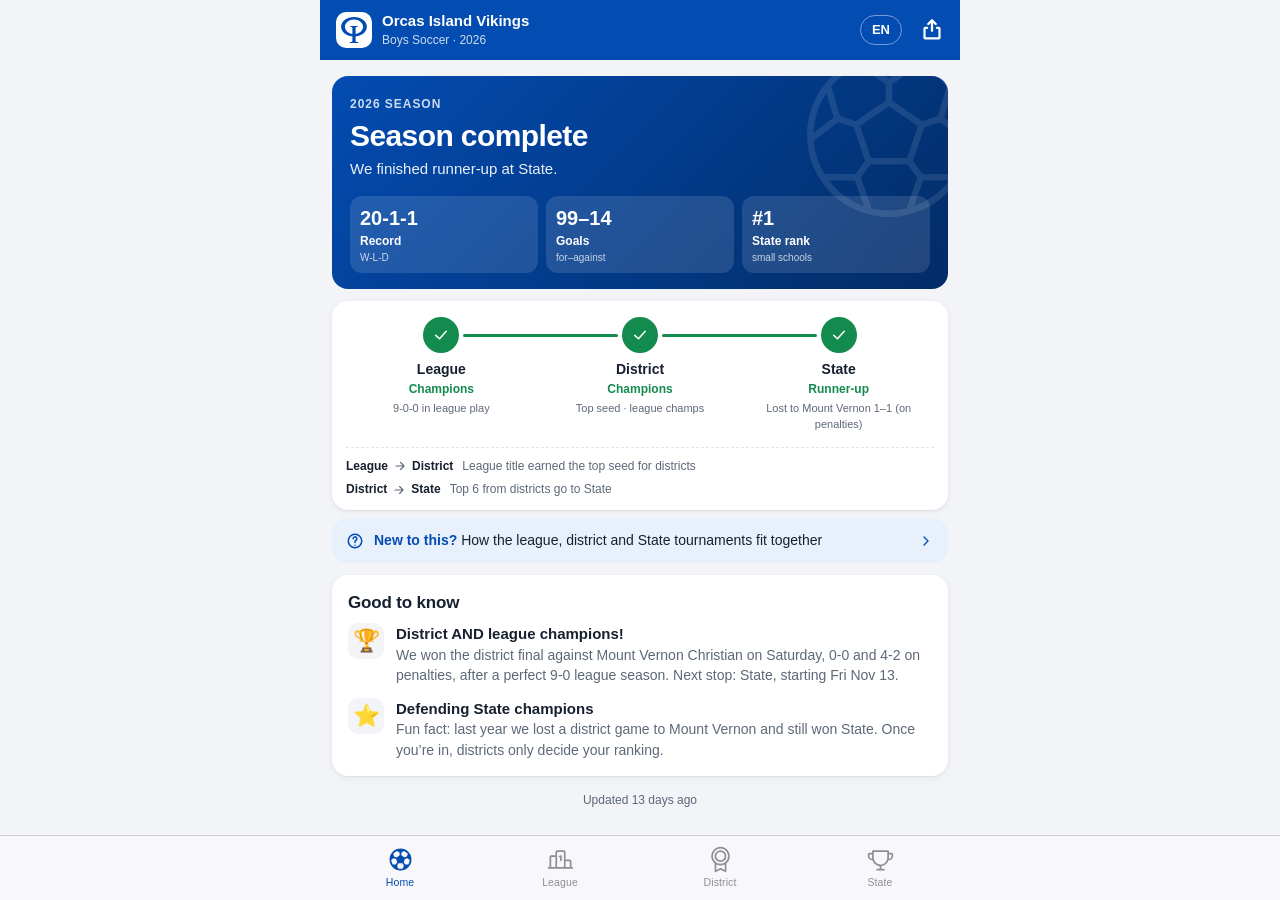
==== index.html @ dd7453b4 "Update 2026-11-22T20:01:04.864Z (late results (hourly): Mount Vernon Christian (2026-11-21T23:00:00." ====
<!doctype html>
<html lang="en">
  <head>
    <meta charset="UTF-8" />
    <meta name="viewport" content="width=device-width, initial-scale=1, viewport-fit=cover" />
    <meta name="theme-color" content="#034CB2" />
    <meta name="description" content="Follow Orcas Island Vikings boys soccer through league, districts and State — explained for parents." />
    <link rel="manifest" href="/manifest.webmanifest" />
    <link rel="icon" href="/favicon.png" type="image/png" />
    <link rel="apple-touch-icon" href="/apple-touch-icon.png" />
    <meta name="apple-mobile-web-app-capable" content="yes" />
    <meta name="apple-mobile-web-app-title" content="Vikings" />
    <!-- Link previews when the app is shared (Messages, Facebook, WhatsApp…) -->
    <meta property="og:type" content="website" />
    <meta property="og:site_name" content="Vikings Soccer" />
    <meta property="og:title" content="Orcas Island Vikings Soccer" />
    <meta property="og:description" content="Follow the Vikings through the league, district and State tournaments. Free app, no app store." />
    <meta property="og:url" content="https://govikings.app/" />
    <meta property="og:image" content="https://govikings.app/og-image.png" />
    <meta property="og:image:width" content="1200" />
    <meta property="og:image:height" content="630" />
    <meta name="twitter:card" content="summary_large_image" />
    <title>Home · Vikings Soccer</title>
    <script>
      // Language before first paint (same rule as app/src/i18n.jsx detectLang): a Spanish
      // phone hides the English pre-render until the Spanish page is drawn.
      (function () {
        var l = null, n = navigator;
        try {
          var q = (location.search.match(/[?&]lang=(en|es)\b/) || [])[1];
          l = q || localStorage.getItem('vk_lang');
        } catch (e) {}
        if (l !== 'en' && l !== 'es') {
          var prefs = (n.languages && n.languages.length ? n.languages : [n.language || 'en']);
          l = 'en';
          for (var i = 0; i < prefs.length; i++) { var p = String(prefs[i]).slice(0, 2).toLowerCase(); if (p === 'en' || p === 'es') { l = p; break; } }
        }
        if (l === 'es') { document.documentElement.lang = 'es'; document.documentElement.classList.add('lang-es'); }
      })();
    </script>
    <script>
      // Phones/tablets must use the installed app. Decide before first paint so the
      // site never shows in a browser tab there. Bypass once with ?browser=1.
      (function () {
        var n = navigator, ua = n.userAgent || '';
        var mm = function (q) { return window.matchMedia && window.matchMedia(q).matches; };
        // Preview: ?install=safari or ?install=chrome shows the install screen on any device.
        if (/[?&]install=(safari18|safari27|safari|chrome)\b/.test(location.search)) { document.documentElement.classList.add('needs-install'); return; }
        if (n.standalone === true || mm('(display-mode: standalone)') || mm('(display-mode: fullscreen)') || mm('(display-mode: minimal-ui)')) return;
        if (!(/iPhone|iPad|iPod|Android/.test(ua) || (/Macintosh/.test(ua) && n.maxTouchPoints > 1))) return;
        if (/\/admin\/?$/.test(location.pathname)) return; // the admin dashboard is never gated
        try {
          if (/[?&]browser=1\b/.test(location.search)) localStorage.setItem('vikings-allow-browser', '1');
          if (localStorage.getItem('vikings-allow-browser') === '1') return;
        } catch (e) {}
        document.documentElement.classList.add('needs-install');
        // Android: keep the browser's install prompt for our own Install button.
        window.addEventListener('beforeinstallprompt', function (e) {
          e.preventDefault();
          window.__bip = e;
          window.dispatchEvent(new Event('vikings-bip'));
        });
      })();
    </script>
    <script type="module" crossorigin src="/assets/index-BL140pMX.js"></script>
    <link rel="stylesheet" crossorigin href="/assets/index-lCNea5p6.css">
  </head>
  <body>
    <div id="root"><section class="install" aria-label="Install the Vikings app"><div class="landing"><button type="button" class="lang-toggle" aria-label="Cambiar a español">EN</button><div class="landing-main"><img class="landing-icon" src="/icon-192.png" alt=""/><h1>Vikings app</h1><p>Follow Orcas Island boys soccer through the league, district and State tournaments.</p><div class="landing-perks"><span>Free</span><span>Updates after every game</span></div></div><div class="landing-cta"><button class="landing-button" disabled="">Install app</button></div></div></section><div class="app"><header class="topbar"><div class="topbar-inner"><span class="crest"><svg class="monogram " viewBox="0 0 468 468" fill="currentColor" aria-hidden="true"><path fill-rule="evenodd" d="M234 1C105 1 2 80 2 177s103 176 232 176 232-79 232-176S363 1 234 1Zm0 44c-90 0-163 59-163 132s73 132 163 132 163-59 163-132S324 45 234 45Z"></path><path d="M165 160H303V176C280 176 264 180 263 196V432C264 448 280 452 310 452V466H158V452C188 452 204 448 205 432V196C204 180 188 176 165 176Z"></path></svg></span><div class="topbar-text"><div class="topbar-title">Orcas Island Vikings</div><div class="topbar-sub">Boys Soccer<!-- --> · <!-- -->2026</div></div><button type="button" class="lang-toggle" aria-label="Cambiar a español">EN</button><button type="button" class="share-btn" aria-label="Share the app"><svg xmlns="http://www.w3.org/2000/svg" width="24" height="24" fill="currentColor" viewBox="0 0 256 256"><path d="M220,112v96a20,20,0,0,1-20,20H56a20,20,0,0,1-20-20V112A20,20,0,0,1,56,92H76a12,12,0,0,1,0,24H60v88H196V116H180a12,12,0,0,1,0-24h20A20,20,0,0,1,220,112ZM96.49,72.49,116,53v83a12,12,0,0,0,24,0V53l19.51,19.52a12,12,0,1,0,17-17l-40-40a12,12,0,0,0-17,0l-40,40a12,12,0,1,0,17,17Z"></path></svg></button></div></header><main class="content"><!--$--><section class="hero tone-neutral"><svg xmlns="http://www.w3.org/2000/svg" width="1em" height="1em" fill="currentColor" viewBox="0 0 256 256" class="hero-ball" aria-hidden="true"><path d="M128,28A100,100,0,1,0,228,128,100.11,100.11,0,0,0,128,28Zm40.87,147.42-11.69-16.09,13.95-40.64,18.93-6.15,29.65,22.74a91.32,91.32,0,0,1-12.9,40.14Zm-81.74,0H49.19a91.32,91.32,0,0,1-12.9-40.14l29.65-22.74,18.93,6.15,13.95,40.64ZM51.69,76.66l8.87,29.92L36,125.39A91.41,91.41,0,0,1,51.69,76.66ZM106.13,156,92.77,117.08,128,92.85l35.23,24.23L149.87,156Zm89.31-49.42,8.87-29.92A91.41,91.41,0,0,1,220,125.39Zm2.87-37.84-10.72,36.19-19,6.16L132,85.9V66.1l32.68-22.46A92.44,92.44,0,0,1,198.31,68.74ZM155.54,40.21,128,59.15,100.46,40.21a92.18,92.18,0,0,1,55.08,0ZM91.32,43.64,124,66.1V85.9L87.36,111.09l-19-6.16L57.69,68.74A92.44,92.44,0,0,1,91.32,43.64ZM54.61,183.42H86.34l11.1,31.36A92.46,92.46,0,0,1,54.61,183.42Zm52.3,34.14-13.27-37.5L105.32,164h45.36l11.68,16.06-13.27,37.5a92.37,92.37,0,0,1-42.18,0Zm51.65-2.78,11.1-31.36h31.73A92.46,92.46,0,0,1,158.56,214.78Z"></path></svg><div class="hero-kicker">2026 season</div><h1 class="hero-title">Season complete</h1><p class="hero-sub">We finished runner-up at State.</p><div class="hero-stats"><div class="stat"><div class="stat-value">20-1-1</div><div class="stat-label">Record</div><div class="stat-sub">W-L-D</div></div><div class="stat"><div class="stat-value">99–14</div><div class="stat-label">Goals</div><div class="stat-sub">for–against</div></div><div class="stat"><div class="stat-value">#1</div><div class="stat-label">State rank</div><div class="stat-sub">small schools</div></div></div></section><section class="card journey" aria-label="Season progress"><div class="journey-track"><div class="journey-step-wrap"><button type="button" class="journey-step done good"><span class="journey-node"><svg class="icon " width="18" height="18" viewBox="0 0 24 24" fill="none" stroke="currentColor" stroke-width="2" stroke-linecap="round" stroke-linejoin="round" aria-hidden="true"><path d="M5 12.5 10 17 19 7"></path></svg></span><span class="journey-name">League</span><span class="journey-badge">Champions</span><span class="journey-detail">9-0-0 in league play</span></button><span class="journey-line lit"></span></div><div class="journey-step-wrap"><button type="button" class="journey-step done good"><span class="journey-node"><svg class="icon " width="18" height="18" viewBox="0 0 24 24" fill="none" stroke="currentColor" stroke-width="2" stroke-linecap="round" stroke-linejoin="round" aria-hidden="true"><path d="M5 12.5 10 17 19 7"></path></svg></span><span class="journey-name">District</span><span class="journey-badge">Champions</span><span class="journey-detail">Top seed · league champs</span></button><span class="journey-line lit"></span></div><div class="journey-step-wrap"><button type="button" class="journey-step done good"><span class="journey-node"><svg class="icon " width="18" height="18" viewBox="0 0 24 24" fill="none" stroke="currentColor" stroke-width="2" stroke-linecap="round" stroke-linejoin="round" aria-hidden="true"><path d="M5 12.5 10 17 19 7"></path></svg></span><span class="journey-name">State</span><span class="journey-badge">Runner-up</span><span class="journey-detail">Lost to Mount Vernon 1–1 (on penalties)</span></button></div></div><ol class="journey-links"><li><span class="journey-link-from">League</span><svg class="icon " width="14" height="14" viewBox="0 0 24 24" fill="none" stroke="currentColor" stroke-width="2" stroke-linecap="round" stroke-linejoin="round" aria-hidden="true"><path d="M5 12h14M13 6l6 6-6 6"></path></svg><span class="journey-link-to">District</span><span class="journey-link-text">League title earned the top seed for districts</span></li><li><span class="journey-link-from">District</span><svg class="icon " width="14" height="14" viewBox="0 0 24 24" fill="none" stroke="currentColor" stroke-width="2" stroke-linecap="round" stroke-linejoin="round" aria-hidden="true"><path d="M5 12h14M13 6l6 6-6 6"></path></svg><span class="journey-link-to">State</span><span class="journey-link-text">Top 6 from districts go to State</span></li></ol></section><a class="newbie" href="/guide/"><svg class="icon " width="18" height="18" viewBox="0 0 24 24" fill="none" stroke="currentColor" stroke-width="2" stroke-linecap="round" stroke-linejoin="round" aria-hidden="true"><path d="M12 21a9 9 0 1 0 0-18 9 9 0 0 0 0 18zM9.5 9a2.5 2.5 0 1 1 3.5 2.3c-.6.3-1 .9-1 1.6V14M12 17.5h.01"></path></svg><span><b>New to this?</b> <!-- -->How the league, district and State tournaments fit together</span><svg class="icon " width="16" height="16" viewBox="0 0 24 24" fill="none" stroke="currentColor" stroke-width="2" stroke-linecap="round" stroke-linejoin="round" aria-hidden="true"><path d="M9 6l6 6-6 6"></path></svg></a><section class="card"><h2 class="card-title">Good to know</h2><ul class="insights"><li class="insight"><span class="insight-icon" aria-hidden="true">🏆</span><div><div class="insight-title">District AND league champions!</div><div class="insight-text">We won the district final against Mount Vernon Christian on Saturday, 0-0 and 4-2 on penalties, after a perfect 9-0 league season. Next stop: State, starting Fri Nov 13.</div></div></li><li class="insight"><span class="insight-icon" aria-hidden="true">⭐</span><div><div class="insight-title">Defending State champions</div><div class="insight-text">Fun fact: last year we lost a district game to Mount Vernon and still won State. Once you’re in, districts only decide your ranking.</div></div></li></ul></section><p class="updated-foot"> </p><!--/$--></main><nav class="tabbar" aria-label="Sections"><a href="/" class="tab active" aria-current="page"><svg xmlns="http://www.w3.org/2000/svg" width="27" height="27" fill="currentColor" viewBox="0 0 256 256" class="tab-icon" aria-hidden="true"><path d="M128,24A104,104,0,1,0,232,128,104.11,104.11,0,0,0,128,24Zm8,39.38,24.79-17.05a88.41,88.41,0,0,1,36.18,27l-8,26.94c-.2,0-.41.1-.61.17l-22.82,7.41a7.59,7.59,0,0,0-1,.4L136,88.62c0-.2,0-.41,0-.62V64C136,63.79,136,63.58,136,63.38ZM95.24,46.33,120,63.38c0,.2,0,.41,0,.62V88c0,.21,0,.42,0,.62L91.44,108.29a7.59,7.59,0,0,0-1-.4l-22.82-7.41c-.2-.07-.41-.12-.61-.17l-8-26.94A88.41,88.41,0,0,1,95.24,46.33Zm-13,129.09H53.9a87.4,87.4,0,0,1-13.79-43.07l22-16.88a5.77,5.77,0,0,0,.58.22l22.83,7.42a7.83,7.83,0,0,0,.93.22l10.79,31.42c-.15.18-.3.36-.44.55L82.7,174.71A7.8,7.8,0,0,0,82.24,175.42ZM150.69,213a88.16,88.16,0,0,1-45.38,0L95.25,184.6c.13-.16.27-.31.39-.48l14.11-19.42a7.66,7.66,0,0,0,.46-.7h35.58a7.66,7.66,0,0,0,.46.7l14.11,19.42c.12.17.26.32.39.48Zm23.07-37.61a7.8,7.8,0,0,0-.46-.71L159.19,155.3c-.14-.19-.29-.37-.44-.55l10.79-31.42a7.83,7.83,0,0,0,.93-.22l22.83-7.42a5.77,5.77,0,0,0,.58-.22l22,16.88a87.4,87.4,0,0,1-13.79,43.07Z"></path></svg><span>Home</span></a><a href="/league/" class="tab"><svg xmlns="http://www.w3.org/2000/svg" width="27" height="27" fill="currentColor" viewBox="0 0 256 256" class="tab-icon" aria-hidden="true"><path d="M112.41,102.53a8,8,0,0,1,5.06-10.12l12-4A8,8,0,0,1,140,96v40a8,8,0,0,1-16,0V107.1l-1.47.49A8,8,0,0,1,112.41,102.53ZM248,208a8,8,0,0,1-8,8H16a8,8,0,0,1,0-16h8V104A16,16,0,0,1,40,88H80V56A16,16,0,0,1,96,40h64a16,16,0,0,1,16,16v72h40a16,16,0,0,1,16,16v56h8A8,8,0,0,1,248,208Zm-72-64v56h40V144ZM96,200h64V56H96Zm-56,0H80V104H40Z"></path></svg><span>League</span></a><a href="/district/" class="tab"><svg xmlns="http://www.w3.org/2000/svg" width="27" height="27" fill="currentColor" viewBox="0 0 256 256" class="tab-icon" aria-hidden="true"><path d="M216,96A88,88,0,1,0,72,163.83V240a8,8,0,0,0,11.58,7.16L128,225l44.43,22.21A8.07,8.07,0,0,0,176,248a8,8,0,0,0,8-8V163.83A87.85,87.85,0,0,0,216,96ZM56,96a72,72,0,1,1,72,72A72.08,72.08,0,0,1,56,96ZM168,227.06l-36.43-18.21a8,8,0,0,0-7.16,0L88,227.06V174.37a87.89,87.89,0,0,0,80,0ZM128,152A56,56,0,1,0,72,96,56.06,56.06,0,0,0,128,152Zm0-96A40,40,0,1,1,88,96,40,40,0,0,1,128,56Z"></path></svg><span>District</span></a><a href="/state/" class="tab"><svg xmlns="http://www.w3.org/2000/svg" width="27" height="27" fill="currentColor" viewBox="0 0 256 256" class="tab-icon" aria-hidden="true"><path d="M232,64H208V48a8,8,0,0,0-8-8H56a8,8,0,0,0-8,8V64H24A16,16,0,0,0,8,80V96a40,40,0,0,0,40,40h3.65A80.13,80.13,0,0,0,120,191.61V216H96a8,8,0,0,0,0,16h64a8,8,0,0,0,0-16H136V191.58c31.94-3.23,58.44-25.64,68.08-55.58H208a40,40,0,0,0,40-40V80A16,16,0,0,0,232,64ZM48,120A24,24,0,0,1,24,96V80H48v32q0,4,.39,8Zm144-8.9c0,35.52-29,64.64-64,64.9a64,64,0,0,1-64-64V56H192ZM232,96a24,24,0,0,1-24,24h-.5a81.81,81.81,0,0,0,.5-8.9V80h24Z"></path></svg><span>State</span></a></nav></div></div>
  </body>
</html>
---- assets/index-lCNea5p6.css ----
:root{--blue: #034cb2;--blue-deep: #022c66;--blue-soft: #e8f0fc;--green: #138a4e;--green-soft: #e3f5ea;--red: #c62f2f;--red-soft: #fbe9e9;--amber: #b86e00;--amber-soft: #fdf1dc;--gray: #8a94a3;--bg: #f2f4f8;--card: #ffffff;--text: #16202e;--muted: #5d6878;--line: #e2e6ee;--shadow: 0 1px 2px rgba(16, 24, 40, .06), 0 2px 8px rgba(16, 24, 40, .05);--radius: 16px;--tabbar: 64px;color-scheme:light}@media (prefers-color-scheme: dark){:root{--blue: #4d8dff;--blue-deep: #a9c7ff;--blue-soft: #16243b;--green: #3ccf84;--green-soft: #12291d;--red: #ff6b6b;--red-soft: #2e1515;--amber: #f0a53a;--amber-soft: #2d2210;--bg: #0d1117;--card: #161b24;--text: #e8edf4;--muted: #9aa5b5;--line: #262e3b;--shadow: none;color-scheme:dark}}*{box-sizing:border-box}html,body{margin:0}body{background:var(--bg);color:var(--text);font:15px/1.45 -apple-system,BlinkMacSystemFont,Segoe UI,Roboto,Helvetica Neue,Arial,sans-serif;-webkit-font-smoothing:antialiased;-webkit-tap-highlight-color:transparent}a{color:var(--blue);text-decoration:none}button{font:inherit;color:inherit}.muted{color:var(--muted)}.small{font-size:12px}.app{max-width:640px;margin:0 auto;min-height:100vh;padding-bottom:calc(var(--tabbar) + env(safe-area-inset-bottom) + 16px)}.topbar{position:sticky;top:0;z-index:10;background:var(--blue);color:#fff;padding-top:env(safe-area-inset-top)}@media (prefers-color-scheme: dark){.topbar{background:#0b2a5c}}.topbar-inner{display:flex;align-items:center;gap:10px;padding:10px 16px}.crest{width:36px;height:36px;border-radius:10px;background:#fff;color:#034cb2;display:grid;place-items:center;flex:none;touch-action:manipulation;-webkit-user-select:none;user-select:none}.crest .monogram{width:26px;height:26px}.topbar-text{flex:1;min-width:0}.topbar-title{font-weight:700;font-size:15px;white-space:nowrap;overflow:hidden;text-overflow:ellipsis}.topbar-sub{font-size:12px;opacity:.8}.updated{font-size:11px;opacity:.85;display:flex;align-items:center;gap:5px;white-space:nowrap}.updated .dot{width:7px;height:7px;border-radius:50%;background:#5ff0a0}.content{padding:12px 12px 0;display:flex;flex-direction:column;gap:12px}.tabbar{position:fixed;bottom:0;left:0;right:0;z-index:10;display:flex;justify-content:center;background:#f9f9fbd1;-webkit-backdrop-filter:saturate(180%) blur(20px);backdrop-filter:saturate(180%) blur(20px);border-top:.5px solid rgba(0,0,0,.18);padding-bottom:env(safe-area-inset-bottom)}@media (prefers-color-scheme: dark){.tabbar{background:#161b24d1;border-top-color:#ffffff1f}}.tab{flex:1;max-width:160px;height:var(--tabbar);display:flex;flex-direction:column;align-items:center;justify-content:center;gap:2px;color:#8e8e93;font-size:10.5px;font-weight:500;letter-spacing:.01em}.tab.active{color:var(--blue)}.tab-icon{display:block}.card{background:var(--card);border-radius:var(--radius);padding:16px;box-shadow:var(--shadow)}.card.bleed{padding-left:0;padding-right:0}.card.bleed>.card-title,.card.bleed>.bracket-head,.card.bleed>.legend,.card.bleed>.playins,.card.bleed>.source-link,.card.bleed>.pad{margin-left:16px;margin-right:16px}.card-title{font-size:17px;font-weight:750;margin:0 0 4px;letter-spacing:-.01em}.card-lead{color:var(--muted);margin:0 0 12px;font-size:14px}.footnote{color:var(--muted);font-size:12px;margin:12px 0 0;display:flex;gap:6px;align-items:flex-start}.footnote .icon{flex:none;margin-top:1px}.eyebrow{font-size:12px;font-weight:700;text-transform:uppercase;letter-spacing:.06em;color:var(--blue)}.eyebrow.live{color:var(--red)}.eyebrow.live:before{content:"";display:inline-block;width:7px;height:7px;margin-right:6px;border-radius:50%;background:currentColor;vertical-align:1px}.chip{font-size:12px;font-weight:600;padding:3px 9px;border-radius:999px;background:var(--blue-soft);color:var(--blue)}.hero{border-radius:var(--radius);padding:20px 18px 16px;color:#fff;background:linear-gradient(135deg,#034cb2,#022c66);position:relative;overflow:hidden}.hero-ball{position:absolute;right:-46px;top:-46px;width:210px;height:210px;color:#fff;opacity:.1;pointer-events:none}.hero>:not(.hero-ball){position:relative}.hero.tone-great{background:linear-gradient(135deg,#034cb2,#0b6e4f 130%)}.hero.tone-tense{background:linear-gradient(135deg,#034cb2,#8a3a00 130%)}.hero-kicker{font-size:12px;text-transform:uppercase;letter-spacing:.08em;opacity:.8;font-weight:700}.hero-title{font-size:30px;line-height:1.1;margin:6px 0;font-weight:850;letter-spacing:-.02em}.hero-sub{margin:0 0 16px;opacity:.92;max-width:30em}.hero-stats{display:grid;grid-template-columns:repeat(3,1fr);gap:8px}.stat{background:#ffffff1f;border-radius:12px;padding:8px 10px}.stat-value{font-size:20px;font-weight:800}.stat-label{font-size:12px;font-weight:600}.stat-sub{font-size:10px;opacity:.75}.journey{padding:16px 10px 12px}.journey-track{display:flex;align-items:flex-start}.journey-step-wrap{flex:1;display:flex;align-items:flex-start;position:relative}.journey-step{flex:1;background:none;border:0;padding:0 2px;display:flex;flex-direction:column;align-items:center;text-align:center;gap:2px;cursor:pointer;position:relative;z-index:1}.journey-node{width:36px;height:36px;border-radius:50%;display:grid;place-items:center;font-weight:800;background:var(--line);color:var(--muted);margin-bottom:4px}.journey-step.done .journey-node{background:var(--green);color:#fff}.journey-step.qualified .journey-node{background:var(--card);color:var(--green);box-shadow:inset 0 0 0 2.5px var(--green)}.journey-step.active .journey-node{background:var(--blue);color:#fff;box-shadow:0 0 0 5px var(--blue-soft)}.journey-name{font-weight:750;font-size:14px}.journey-badge{font-size:12px;font-weight:700;color:var(--muted)}.journey-step.good .journey-badge{color:var(--green)}.journey-step.active .journey-badge{color:var(--blue)}.journey-detail{font-size:11px;color:var(--muted)}.journey-line{position:absolute;top:17px;left:calc(50% + 22px);right:calc(-50% + 22px);height:3px;border-radius:3px;background:var(--line)}.journey-line.lit{background:var(--green)}.journey-line.booked{background:repeating-linear-gradient(90deg,var(--green) 0 6px,transparent 6px 11px)}.journey-links{list-style:none;margin:14px 4px 0;padding:10px 0 0;border-top:1px dashed var(--line);display:grid;gap:6px}.journey-links li{display:grid;grid-template-columns:auto auto auto 1fr;align-items:center;gap:5px;font-size:12px;color:var(--muted)}.journey-link-from,.journey-link-to{font-weight:700;color:var(--text)}.journey-link-text{padding-left:4px}.pulse{width:10px;height:10px;border-radius:50%;background:currentColor;animation:pulse 1.6s ease-in-out infinite}@keyframes pulse{50%{transform:scale(.6);opacity:.5}}.next-head{display:flex;justify-content:space-between;align-items:center;margin-bottom:12px;gap:8px}.next-when{display:flex;gap:14px;align-items:center}.cal{width:58px;border-radius:12px;overflow:hidden;text-align:center;box-shadow:inset 0 0 0 1px var(--line);flex:none}.cal-mon{display:block;background:var(--red);color:#fff;font-size:12px;font-weight:800;text-transform:uppercase;padding:2px 0}.cal-day{display:block;font-size:26px;font-weight:850;padding:2px 0 4px}.cal-day.range{font-size:17px;line-height:31px;white-space:nowrap}.next-day{font-size:18px;font-weight:800}.next-time{font-size:15px;font-weight:600}.next-venue{display:inline-flex;align-items:center;gap:4px;font-size:14px;font-weight:600;margin-top:2px}.next-host{font-size:12px;color:var(--muted)}.vs{display:grid;grid-template-columns:1fr auto 1.4fr;align-items:center;gap:8px;margin:16px 0 8px;padding:12px;border-radius:14px;background:var(--bg)}.vs-side{display:flex;flex-direction:column;align-items:center;gap:4px;text-align:center}.vs-name{font-size:13px;font-weight:700}.vs-v{font-weight:800;color:var(--muted);font-size:13px}.vs-either{display:flex;align-items:center;gap:6px}.vs-option{display:flex;flex-direction:column;align-items:center;gap:3px;position:relative}.vs-or{position:absolute;left:-12px;top:10px;font-size:11px;color:var(--muted);font-weight:700}.vs-option+.vs-option{margin-left:10px}.waiting{display:flex;gap:8px;align-items:flex-start;font-size:13px;color:var(--amber);background:var(--amber-soft);border-radius:10px;padding:8px 10px;margin-bottom:10px}.waiting .icon{flex:none;margin-top:1px}.card.scoreboard{margin-bottom:12px;color:#fff;background:linear-gradient(135deg,#1565e0,#3b2fa8);position:relative;overflow:hidden}.scoreboard-ball{position:absolute;left:-40px;bottom:-60px;width:180px;height:180px;color:#fff;opacity:.08;pointer-events:none}.scoreboard>:not(.scoreboard-ball){position:relative}.scoreboard-head{display:flex;justify-content:space-between;align-items:center;margin-bottom:14px}.scoreboard-pill{display:inline-flex;align-items:center;gap:6px;font-size:12px;font-weight:800;text-transform:uppercase;letter-spacing:.08em;padding:4px 11px;border-radius:999px;background:#fff;color:#1d4fc4}.scoreboard .chip{background:#ffffff29;color:#fff}.live-dot{width:8px;height:8px;border-radius:50%;background:#22c55e;box-shadow:0 0 0 3px #22c55e40;animation:live-pulse 1.6s ease-in-out infinite}@keyframes live-pulse{50%{opacity:.35}}@media (prefers-reduced-motion: reduce){.live-dot{animation:none}}.scoreboard-row{display:grid;grid-template-columns:1fr auto 1fr;align-items:center;gap:8px}.scoreboard-side{display:flex;flex-direction:column;align-items:center;gap:6px;min-width:0}.scoreboard-side .badge{box-shadow:0 0 0 2px #ffffffd9}.scoreboard-name{font-size:14px;font-weight:700;max-width:100%;overflow:hidden;text-overflow:ellipsis;white-space:nowrap}.scoreboard-score{display:flex;align-items:center;gap:8px;font-variant-numeric:tabular-nums}.scoreboard-digit{min-width:58px;padding:6px 8px;text-align:center;font-size:46px;font-weight:850;line-height:1;letter-spacing:-.02em;background:#ffffff24;border-radius:12px}.scoreboard-vs{font-size:22px;font-weight:700;color:#ffffffbf;text-transform:lowercase;padding:0 12px}.scoreboard-dash{font-weight:400;color:#ffffff8c;font-size:28px}.scoreboard-clock{display:flex;justify-content:center;align-items:baseline;gap:8px;margin-top:12px;font-size:14px;color:#ffffffd9}.scoreboard-clock span+b:before{content:"·";margin-right:8px;font-weight:400;color:#fff9}.scoreboard-clock b{font-variant-numeric:tabular-nums;font-weight:800;color:#fff}.scoreboard-clock b.stoppage{color:#ffd166}.scoreboard-flag{font-size:11px;font-weight:800;text-transform:uppercase;letter-spacing:.07em;padding:3px 9px;border-radius:999px;background:#ffd166;color:#3a2a00;align-self:center;animation:flag-pulse 1.8s ease-in-out infinite}@keyframes flag-pulse{50%{opacity:.55}}@media (prefers-reduced-motion: reduce){.scoreboard-flag{animation:none}}.recap-chip-row{display:flex;justify-content:center;margin-top:12px}.recap-chip{font-size:12px;font-weight:800;text-transform:uppercase;letter-spacing:.07em;padding:4px 12px;border-radius:999px;background:#ffffff2e;color:#fff}.recap-chip.win{background:#22c55e;color:#052e16}.recap-next{margin-top:12px;padding-top:12px;border-top:1px solid rgba(255,255,255,.18);text-align:center;font-size:14px;display:flex;flex-direction:column;gap:4px}.recap-next b{font-weight:800}.recap-decided{font-weight:700;color:#ffd166}.scoreboard-pens{text-align:center;font-size:14px;font-weight:700;color:#ffffffd9;margin-top:10px}.scoreboard-pens.won{color:#fff}.scoreboard-note{text-align:center;font-size:12px;color:#ffffffb3;margin-top:10px}.scoreboard-watch{margin-top:14px}.scoreboard-watch .watch-row{margin-top:0}.scoreboard-watch .watch{background:#fff;color:#1d4fc4}.scoreboard-watch .watch-share{background:#ffffff29;color:#fff}.live-mode{display:flex;align-items:center;justify-content:space-between;gap:10px;flex-wrap:wrap;padding:10px 12px;border-radius:10px;font-size:14px;margin-bottom:14px}.live-mode.testing{background:var(--amber-soft);color:var(--amber)}.live-mode.live{background:var(--green-soft);color:var(--green)}.live-mode .live-dot{display:inline-block;width:8px;height:8px;border-radius:50%;background:currentColor;vertical-align:middle}.live-go{padding:8px 16px}.live-stage{display:flex;flex-direction:column;gap:8px;padding:12px;border-radius:12px;background:var(--blue-soft);margin-bottom:14px}.live-stage-now{font-size:20px;font-weight:800;display:flex;align-items:baseline;gap:10px}.live-stage-clock{font-size:16px;font-weight:700;color:var(--muted);font-variant-numeric:tabular-nums}.live-next{width:100%}.live-stage-links{display:flex;justify-content:space-between}.live-clock{display:flex;flex-direction:column;gap:4px;font-size:13px;font-weight:600;margin-bottom:10px}.live-clock-boxes{display:flex;align-items:center;gap:6px}.live-clock-boxes input{width:72px;font-size:22px;font-weight:700;text-align:center;padding:6px;border:1px solid currentColor;border-radius:10px;background:transparent;color:inherit}.score-preview-label{font-size:12px;font-weight:700;text-transform:uppercase;letter-spacing:.06em;color:var(--muted);margin:0 0 6px 4px}.live-admin-now{font-weight:600;margin:6px 0 10px}.live-admin-row{display:flex;gap:12px;margin-bottom:10px}.live-admin-row label{flex:1;display:flex;flex-direction:column;gap:4px;font-size:13px;font-weight:600;min-width:0}.live-admin-row input{font-size:28px;font-weight:700;text-align:center;padding:8px;border:1px solid currentColor;border-radius:10px;background:transparent;color:inherit;width:100%;box-sizing:border-box}.live-admin-actions{display:flex;align-items:center;gap:16px}.live-admin-actions .install-button:disabled{opacity:.5}.meetings{display:grid;gap:6px;margin:4px 0 14px}.meeting{display:flex;flex-wrap:wrap;align-items:center;gap:6px;font-size:13px}.meeting-team{color:var(--muted);flex-basis:100%}.badge{display:inline-grid;place-items:center;border-radius:50%;color:#fff;font-weight:800;letter-spacing:-.03em;flex:none;line-height:1}.badge.placeholder{background:transparent;color:var(--muted);border:2px dashed var(--gray);box-shadow:none}.badge-stack{position:relative;display:inline-block;flex:none}.badge.mini{position:absolute;box-shadow:0 0 0 1.5px var(--card)}.team-name.us{font-weight:800;color:var(--blue)}.score-pill{display:inline-block;font-size:12px;font-weight:800;padding:2px 8px;border-radius:999px;white-space:nowrap}.score-pill.W{background:var(--green-soft);color:var(--green)}.score-pill.L{background:var(--red-soft);color:var(--red)}.score-pill.T,.score-pill.D{background:var(--line);color:var(--muted)}.score-pill.upcoming{background:var(--blue-soft);color:var(--blue)}.pill{display:inline-flex;align-items:center;gap:3px;font-size:11px;font-weight:800;padding:3px 8px;border-radius:999px;white-space:nowrap}.pill-state{background:var(--green);color:#fff}.pill-over{background:var(--red-soft);color:var(--red)}.dates{list-style:none;margin:0;padding:0}.date{display:flex;gap:12px;position:relative;padding-bottom:14px}.date:not(:last-child):after{content:"";position:absolute;left:6px;top:16px;bottom:0;width:2px;background:var(--line)}.date-dot{width:14px;height:14px;border-radius:50%;margin-top:3px;flex:none;border:3px solid var(--blue);background:var(--card);z-index:1}.date.confirmed .date-dot{background:var(--blue)}.date.expected .date-dot,.date.booked .date-dot{border-color:var(--green)}.date.possible .date-dot{border-style:dashed;border-color:var(--gray)}.date-body{flex:1;min-width:0}.date-top{display:flex;justify-content:space-between;gap:8px;align-items:center}.date-when{font-weight:800}.date-label{font-weight:600;font-size:14px}.date-meta{font-size:12px;color:var(--muted)}.tag{font-size:10px;font-weight:800;text-transform:uppercase;letter-spacing:.05em;padding:2px 7px;border-radius:6px;white-space:nowrap}.tag-confirmed{background:var(--blue);color:#fff}.tag-expected,.tag-booked{background:var(--green-soft);color:var(--green)}.tag-possible{background:var(--line);color:var(--muted)}.insights{list-style:none;margin:8px 0 0;padding:0;display:grid;gap:12px}.insight{display:flex;gap:12px}.insight-icon{font-size:22px;width:36px;height:36px;display:grid;place-items:center;background:var(--bg);border-radius:10px;flex:none}.insight-title{font-weight:750}.insight-text{font-size:14px;color:var(--muted)}.segmented{display:grid;grid-template-columns:1fr 1fr;background:var(--line);padding:3px;border-radius:12px}.segmented button{border:0;background:none;padding:8px;border-radius:9px;font-weight:700;color:var(--muted);cursor:pointer}.segmented button.on{background:var(--card);color:var(--text);box-shadow:var(--shadow)}.seed-callout{display:flex;gap:12px;align-items:center;background:var(--blue-soft);border-radius:12px;padding:10px 12px;font-size:14px}.seed-big{font-size:30px;font-weight:900;color:var(--blue)}.path{list-style:none;margin:4px 0 0;padding:0}.path-step{display:flex;gap:12px;position:relative;padding-bottom:14px}.path-step:not(:last-child):after{content:"";position:absolute;left:12px;top:26px;bottom:0;width:2px;background:var(--line)}.path-dot{width:26px;height:26px;border-radius:50%;display:grid;place-items:center;flex:none;background:var(--line);color:var(--muted);z-index:1}.path-step.done.W .path-dot,.path-step.champ .path-dot{background:var(--green);color:#fff}.path-step.done.L .path-dot{background:var(--red);color:#fff}.path-step.next .path-dot{background:var(--blue);color:#fff}.path-label{font-size:12px;color:var(--muted);font-weight:600}.path-main{font-weight:700}.bracket-head{display:flex;justify-content:space-between;align-items:baseline}.legend{display:flex;flex-wrap:wrap;gap:12px;font-size:11px;color:var(--muted);margin:6px 0 10px}.legend-item{display:inline-flex;align-items:center;gap:5px}.legend-item:before{content:"";width:12px;height:12px;border-radius:4px}.legend-item.ours:before{border:2px solid var(--blue);background:var(--blue-soft)}.legend-item.maybe:before{border:2px dashed var(--blue)}.legend-item.state:before{background:var(--green)}.legend-item.w:before{background:var(--green)}.legend-item.t:before{background:var(--gray)}.legend-item.l:before{background:var(--red)}.bracket-scroll{display:flex;gap:12px;overflow-x:auto;scroll-snap-type:x mandatory;padding:4px 16px 12px;scroll-padding:0 16px;-webkit-overflow-scrolling:touch}.bracket-col{flex:0 0 78%;max-width:300px;scroll-snap-align:start;display:flex;flex-direction:column;gap:10px}.bracket-col.narrow{flex-basis:46%;max-width:200px;justify-content:space-around}.bracket-col-head{position:sticky;top:0}.bracket-col-date{font-size:12px;font-weight:700;color:var(--muted);text-transform:uppercase;letter-spacing:.04em}.bracket-col-title{font-weight:800;font-size:15px}.bracket-col-where{font-size:11px;color:var(--muted)}.game-card{border:1px solid var(--line);border-radius:12px;background:var(--card);overflow:hidden}.game-card.ours{border:2px solid var(--blue);box-shadow:0 0 0 3px var(--blue-soft)}.game-card.maybe-ours{border:2px dashed var(--blue)}.game-card-head{display:flex;justify-content:space-between;padding:6px 10px;font-size:11px;color:var(--muted);background:var(--bg);font-weight:600}.game-no{font-weight:800;color:var(--text)}.game-row{display:flex;align-items:center;gap:8px;padding:6px 10px;border-top:1px solid var(--line);min-height:40px}.game-row:first-of-type{border-top:0}.game-row-name{flex:1;min-width:0;display:flex;flex-direction:column;font-size:13px;font-weight:600}.game-row-name>.team-name{white-space:nowrap;overflow:hidden;text-overflow:ellipsis}.game-row.winner .game-row-name,.game-row.winner .game-row-score{font-weight:850}.game-row.loser{opacity:.55}.game-row-score{font-weight:700;font-size:16px;min-width:18px;text-align:right}.seed{font-size:10px;color:var(--muted);font-weight:700}.placeholder-name{color:var(--muted);font-style:italic}.placeholder-sub{font-size:11px;color:var(--muted);font-weight:500}.routes{display:flex;flex-direction:column;gap:3px;padding:6px 10px;border-top:1px solid var(--line);background:var(--bg)}.route{font-size:11px;color:var(--muted)}.route b{color:var(--text);font-weight:700}.route.state{color:var(--green);font-weight:700}.route.out{color:var(--red)}.game-venue{font-size:11px;color:var(--muted);padding:0 10px 6px;display:flex;gap:4px;align-items:center;background:var(--bg)}.playins{margin-top:4px}.playin-list{display:grid;gap:8px;margin-top:8px}.link-btn{background:none;border:0;color:var(--blue);font-weight:700;padding:4px 0;cursor:pointer}.source-link{display:inline-flex;align-items:center;gap:4px;font-size:13px;font-weight:600;margin-top:8px}.ghost-game{border:2px dashed var(--line);border-radius:12px;display:flex;flex-direction:column;color:var(--muted);font-size:13px;font-weight:600}.ghost-game span{padding:8px 10px}.ghost-game span+span{border-top:1px dashed var(--line)}.ghost-game.trophy{align-items:center;justify-content:center;padding:18px;color:var(--amber);border-color:var(--amber-soft)}.state-status{display:flex;gap:14px;align-items:center}.state-badge{width:52px;height:52px;border-radius:50%;display:grid;place-items:center;flex:none;background:var(--line);color:var(--muted)}.state-status.qualified .state-badge{background:var(--green);color:#fff}.state-status .card-lead{margin:0}.field-group{margin-top:12px}.field-title{font-size:12px;font-weight:800;text-transform:uppercase;letter-spacing:.05em;color:var(--muted);margin-bottom:6px}.field-teams{display:flex;flex-wrap:wrap;gap:6px}.field-team{display:inline-flex;align-items:center;gap:6px;padding:4px 10px 4px 4px;border-radius:999px;background:var(--bg);font-size:13px;font-weight:600}.field-team.in{background:var(--green-soft)}.field-team.us{font-weight:800;color:var(--blue)}.field-team.ghost{color:var(--muted)}.table{list-style:none;margin:4px 0 0;padding:0;display:grid;gap:4px}.table-row{display:flex;align-items:center;gap:10px;padding:6px 8px;border-radius:10px}.table-row.us{background:var(--blue-soft)}.table-place{width:18px;text-align:center;font-weight:800;color:var(--muted);font-size:13px}.table-main{flex:1;min-width:0}.table-name{display:flex;justify-content:space-between;gap:6px;font-size:13px;font-weight:650}.table-name>span:first-child{white-space:nowrap;overflow:hidden;text-overflow:ellipsis}.table-row.us .table-name{color:var(--blue);font-weight:800}.table-rec{color:var(--muted);font-weight:600;font-variant-numeric:tabular-nums}.bar{position:relative;height:6px;border-radius:6px;background:var(--line);margin-top:4px;overflow:hidden}.bar-max{position:absolute;inset:0 auto 0 0;background:var(--blue-soft)}.bar-pts{position:absolute;inset:0 auto 0 0;background:var(--gray);border-radius:6px}.table-row.us .bar-pts{background:var(--blue)}.table-pts{width:38px;text-align:right;font-weight:850;font-size:16px;font-variant-numeric:tabular-nums}.table-pts small{display:block;font-size:9px;color:var(--muted);font-weight:600;margin-top:-3px}.table-key{font-size:11px;color:var(--muted);padding-left:8px}.form-guide{display:flex;flex-wrap:wrap;gap:4px;margin:4px 0 12px}.form{width:22px;height:22px;border-radius:6px;display:grid;place-items:center;font-size:11px;font-weight:800;color:#fff}.form.W{background:var(--green)}.form.L{background:var(--red)}.form.T,.form.D{background:var(--gray)}.results{list-style:none;margin:0;padding:0}.result{display:flex;align-items:center;gap:10px;padding:9px 0;border-top:1px solid var(--line)}.result-date{width:44px;display:flex;flex-direction:column;font-size:11px;color:var(--muted);line-height:1.2;flex:none}.result-date b{color:var(--text);font-size:13px}.result-main{flex:1;min-width:0}.result-opp{font-weight:700;font-size:14px;white-space:nowrap;overflow:hidden;text-overflow:ellipsis}.result-meta{font-size:11px;color:var(--muted);white-space:nowrap;overflow:hidden;text-overflow:ellipsis}.stage{font-size:10px;font-weight:800;padding:1px 6px;border-radius:5px;background:var(--line);color:var(--muted);margin-right:4px}.stage-league{background:var(--blue-soft);color:var(--blue)}.stage-district,.stage-state{background:var(--amber-soft);color:var(--amber)}.history{display:flex;gap:8px;align-items:flex-end;height:140px;margin:8px 0}.history-col{flex:1;display:flex;flex-direction:column;align-items:center;height:100%}.history-bar{flex:1;width:100%;max-width:36px;display:flex;flex-direction:column-reverse;border-radius:6px;overflow:hidden;background:var(--bg)}.h-w{background:var(--green)}.h-t{background:var(--gray)}.h-l{background:var(--red)}.history-rec{font-size:10px;font-weight:700;margin-top:4px}.history-season{font-size:10px;color:var(--muted)}.funnel{list-style:none;margin:8px 0 0;padding:0;display:grid;gap:10px}.funnel-bar{width:var(--w);margin:0 auto;display:flex;justify-content:space-between;align-items:center;padding:10px 14px;border-radius:12px;background:var(--blue);color:#fff;font-weight:800}.funnel-step:nth-child(2) .funnel-bar{background:#1f66c9}.funnel-step:nth-child(3) .funnel-bar{background:#0b6e4f}.funnel-step:nth-child(4) .funnel-bar{background:#b07c00}.funnel-teams{font-size:12px;opacity:.9}.funnel-text{font-size:13px;color:var(--muted);margin:4px auto 0;width:var(--w);padding:0 4px}.funnel-us{display:block;font-weight:750;color:var(--text);margin-top:2px}.terms{display:grid}.term{border-top:1px solid var(--line)}.term summary{list-style:none;display:flex;justify-content:space-between;align-items:center;padding:11px 0;font-weight:700;cursor:pointer}.term summary::-webkit-details-marker{display:none}.term[open] summary .icon{transform:rotate(90deg)}.term p{margin:0 0 12px;color:var(--muted);font-size:14px}.sources{list-style:none;padding:0;margin:0;display:grid;gap:6px}.sources a{display:inline-flex;align-items:center;gap:4px;font-weight:600;font-size:14px}@media (min-width: 560px){.content{padding-top:16px}.bracket-col{flex-basis:260px}}.tree-scroll{overflow-x:auto;padding:4px 16px 8px;-webkit-overflow-scrolling:touch}.btree{display:flex;min-width:max-content}.bcol{display:flex;flex-direction:column;width:206px}.bcol.first,.bcol.last{width:192px}.bcol-head{padding:0 14px 8px}.bcol.first .bcol-head{padding-left:0}.bcol-title{font-weight:800;font-size:13px}.bcol-date{font-size:11px;color:var(--muted);font-weight:600}.bcol-games{flex:1;display:flex;flex-direction:column}.bslot{flex:1;min-height:76px;display:flex;align-items:center;position:relative;padding:5px 14px}.bcol.first .bslot{padding-left:0}.bcol.last .bslot{padding-right:0}.bcol:not(.last) .bslot:after{content:"";position:absolute;right:0;top:50%;width:14px;border-top:2px solid var(--gray);opacity:.5}.bcol:not(.last) .bslot:nth-child(odd):before{content:"";position:absolute;right:0;top:50%;height:50%;border-right:2px solid var(--gray);opacity:.5}.bcol:not(.last) .bslot:nth-child(2n):before{content:"";position:absolute;right:0;top:0;height:50%;border-right:2px solid var(--gray);opacity:.5}.bcol:not(.first) .match:before{content:"";position:absolute;left:-16px;top:50%;width:14px;border-top:2px solid var(--gray);opacity:.5}.match{position:relative;width:100%;border:1px solid var(--line);border-radius:10px;background:var(--card)}.match.ours{border:2px solid var(--blue);box-shadow:0 0 0 3px var(--blue-soft)}.match.maybe{border:2px dashed var(--blue)}.match.ghost{border-style:dashed;color:var(--muted)}.mvs{position:absolute;right:10px;top:50%;transform:translateY(-50%);padding:0 4px;background:var(--card);color:color-mix(in srgb,var(--line),var(--muted) 45%);font-size:12px;font-weight:600;line-height:1.4}.mrow{display:flex;align-items:center;gap:6px;padding:0 8px;height:30px;font-size:12.5px;font-weight:600}.mrow+.mrow{border-top:1px solid var(--line)}.mrow.won{font-weight:850}.mrow.lost{opacity:.5}.mrow.us .mname{color:var(--blue);font-weight:800}.mname{flex:1;min-width:0;white-space:nowrap;overflow:hidden;text-overflow:ellipsis}.mname.tbd{color:var(--muted);font-style:italic;font-weight:500}.mscore{font-weight:800;min-width:12px;text-align:right}.col-notes{list-style:none;margin:8px 16px 0;padding:10px 0 0;border-top:1px dashed var(--line);display:grid;gap:4px;font-size:13px;color:var(--muted)}.col-notes b{color:var(--text)}.second-chance{display:grid;grid-template-columns:1fr 1fr;gap:10px;max-width:366px}.sc-date{font-size:11px;color:var(--muted);font-weight:700;margin-bottom:4px}.second-chance .mrow{height:36px}.spots{display:grid;grid-template-columns:repeat(3,1fr);gap:8px}.spot{display:flex;flex-direction:column;align-items:center;gap:4px;padding:10px 4px;border-radius:12px;font-size:12px;font-weight:700;text-align:center}.spot.filled{background:var(--green-soft)}.spot.filled.us{box-shadow:inset 0 0 0 2px var(--blue)}.spot.open{border:2px dashed var(--line);color:var(--muted)}.spot-q{width:34px;height:34px;border-radius:50%;display:grid;place-items:center;font-size:16px;font-weight:800;background:var(--bg)}.help-btn{color:#fff;opacity:.9;display:grid;place-items:center;width:34px;height:34px;margin-right:-6px}.newbie{display:flex;align-items:center;gap:10px;padding:12px 14px;border-radius:var(--radius);background:var(--blue-soft);color:var(--blue);font-size:14px;margin-top:-4px}.newbie span{flex:1;color:var(--text)}.newbie b{color:var(--blue)}.badge.mono{background:#034cb2;color:#fff}.badge.mono .monogram{width:66%;height:66%}.install,html.needs-install .app{display:none}html.needs-install body{background:var(--bg)}html.needs-install .install{display:block;min-height:100vh}.install-steps{list-style:none;margin:0 0 4px;padding:0;display:grid;gap:8px}.install-step{display:flex;align-items:center;gap:12px;padding:12px;border-radius:14px;background:var(--bg)}.install-num{width:26px;height:26px;border-radius:50%;background:var(--blue);color:#fff;font-weight:800;font-size:13px;display:grid;place-items:center;flex:none}.install-text{flex:1;font-size:16px;line-height:1.35}.install-note{color:var(--muted);font-size:14px;margin:-6px 0 14px}.install-button{display:block;width:100%;border:0;border-radius:14px;padding:15px;font-size:17px;font-weight:800;background:var(--blue);color:#fff;cursor:pointer;margin:12px 0}.install-alt{display:block;font-size:13px;color:var(--muted);margin-top:2px}.phone{width:230px;margin:0 auto;padding:9px;border-radius:40px;background:#111;box-shadow:0 14px 34px #10182847}.phone-screen{position:relative;aspect-ratio:9 / 19.5;border-radius:31px;overflow:hidden;background:linear-gradient(160deg,#034cb2,#022c66)}.guide-toggle{margin-top:14px}.g{display:inline-flex;vertical-align:-.18em;margin:0 1px;color:var(--muted)}.g svg{height:1.1em;width:auto;max-width:1.1em}.g-app{width:1.25em;height:1.25em;border-radius:.3em;vertical-align:-.28em}.updated-foot{text-align:center;color:var(--muted);font-size:12px;margin:4px 0 8px}.admin{max-width:760px;margin:0 auto;padding:calc(env(safe-area-inset-top) + 16px) 14px 40px;display:flex;flex-direction:column;gap:12px}.admin-head{display:flex;justify-content:space-between;align-items:center}.admin-head h1{font-size:20px;margin:0}.admin-signin{text-align:center}.segmented.three{grid-template-columns:repeat(3,1fr)}.admin-tiles{display:grid;grid-template-columns:repeat(2,1fr);gap:10px}.admin-tiles>:last-child:nth-child(odd){grid-column:1 / -1}@media (min-width: 640px){.admin-tiles{grid-template-columns:repeat(3,1fr)}.admin-tiles>:last-child:nth-child(odd){grid-column:auto}}.admin-tile{background:var(--card);border-radius:var(--radius);padding:14px;box-shadow:var(--shadow)}.admin-tile-value{font-size:30px;font-weight:850;color:var(--blue)}.admin-tile-label{font-weight:700;font-size:14px}.admin-tile-sub{font-size:12px;color:var(--muted)}.admin-table{width:100%;border-collapse:collapse;font-size:14px}.admin-table th{text-align:left;font-size:12px;color:var(--muted);font-weight:600;padding:6px 4px}.admin-table td{padding:8px 4px;border-top:1px solid var(--line);position:relative}.admin-table td:first-child{font-weight:700}.admin-bar{display:block;height:4px;border-radius:4px;background:var(--blue);margin-top:4px}.admin-bars{list-style:none;margin:0;padding:0;display:grid;gap:6px}.admin-bars li{display:grid;grid-template-columns:110px 1fr 40px;align-items:center;gap:8px;font-size:13px}.admin-bars-track{height:10px;background:var(--bg);border-radius:5px;overflow:hidden}.admin-bars-track span{display:block;height:100%;background:var(--blue);border-radius:5px}.admin-bars-value{text-align:right;font-weight:700}.install-spinner{width:34px;height:34px;margin:4px auto 12px;border-radius:50%;border:3px solid var(--line);border-top-color:var(--blue);animation:spin .9s linear infinite}@keyframes spin{to{transform:rotate(360deg)}}[data-tap]{cursor:pointer;-webkit-user-select:none;user-select:none}[data-tap]:active{opacity:.55}html.sheet-open{overflow:hidden}.sheet-backdrop{position:fixed;top:0;right:0;bottom:0;left:0;z-index:50;background:#00000059;display:flex;align-items:flex-end;justify-content:center;animation:fade-in .2s ease}.sheet{width:100%;max-width:560px;max-height:86vh;overflow-y:auto;background:var(--card);border-radius:20px 20px 0 0;padding:8px 18px calc(env(safe-area-inset-bottom) + 20px);animation:slide-up .25s ease}@keyframes fade-in{0%{opacity:0}}@keyframes slide-up{0%{transform:translateY(40px);opacity:.6}}.sheet-grab{width:40px;height:5px;border-radius:3px;background:#c3c9d3;margin:2px auto 14px}.sheet-head{display:flex;align-items:center;gap:12px;margin-bottom:14px}.sheet-title{flex:1;min-width:0}.sheet-title h2{font-size:19px;margin:0;line-height:1.2}.sheet-title span{font-size:13px;color:var(--muted)}.h2h{background:var(--blue-soft);border-radius:14px;padding:12px 14px;margin-bottom:10px}.h2h-record{font-size:18px;font-weight:800}.h2h-record span{font-size:14px;font-weight:500;color:var(--muted)}.h2h-last{font-size:14px;margin-top:4px;display:flex;flex-wrap:wrap;align-items:center;gap:6px}.h2h-none{background:var(--bg);border-radius:14px;padding:12px 14px;font-weight:600;margin:0 0 10px}.h2h-next{margin:0 0 12px;font-size:14px;color:var(--muted)}.h2h-season h3{font-size:12px;text-transform:uppercase;letter-spacing:.05em;color:var(--muted);margin:14px 0 6px}.h2h-season ul{list-style:none;margin:0;padding:0}.h2h-game{display:flex;align-items:center;gap:8px;padding:9px 4px;border-top:1px solid var(--line);font-size:14px}.h2h-game.hl{background:var(--blue-soft);border-radius:10px;border-top-color:transparent;padding-left:8px;padding-right:8px}.h2h-date{width:52px;font-weight:700;flex:none}.h2h-where{color:var(--muted);font-size:12px;flex:1}.h2h-res{display:flex;align-items:center;gap:6px}.tag-close{font-size:10px;font-weight:800;text-transform:uppercase;letter-spacing:.04em;color:var(--muted);background:var(--bg);border-radius:5px;padding:2px 6px}.stage-tie-breaker,.stage-other{background:var(--line);color:var(--muted)}.add-cal{position:relative;display:inline-flex;color:inherit;flex:none}.add-cal-badge{position:absolute;right:-6px;bottom:-6px;width:22px;height:22px;border-radius:50%;background:var(--blue);color:#fff;font-weight:800;font-size:16px;line-height:21px;text-align:center;box-shadow:0 0 0 2px var(--card)}.add-cal.inline{margin-left:8px;vertical-align:1px}.add-cal.inline .add-cal-badge{position:static;width:auto;height:20px;line-height:20px;font-size:13px;padding:0 6px;border-radius:6px;box-shadow:none;margin-left:2px}.add-cal.inline .add-cal-text{font-size:12px;font-weight:700;color:var(--blue);order:2;display:none}.sheet-back{margin:-4px 0 8px;padding:4px 0}.sheet-title span a{color:var(--blue)}.game-teams{list-style:none;margin:4px 0 14px;padding:0;border-radius:14px;background:var(--bg);overflow:hidden}.game-team{display:flex;align-items:center;gap:12px;padding:12px 14px}.game-team+.game-team{border-top:1px solid var(--line)}.game-team-name{flex:1;font-weight:700}.game-team.won .game-team-name,.game-team.won .game-team-score{font-weight:850}.game-team.lost{opacity:.55}.game-team-score{font-size:22px;font-weight:800}.game-team-chev{color:var(--muted);font-size:22px;line-height:1}.game-team.placeholder{display:block}.game-team-pending{display:block;font-size:13px;color:var(--muted);font-weight:600;margin-bottom:4px}.game-candidates{list-style:none;margin:0;padding:0}.game-candidates .game-team{padding:8px 0}.stakes h3{font-size:12px;text-transform:uppercase;letter-spacing:.05em;color:var(--muted);margin:0 0 6px}.stake{margin:0 0 6px;font-size:15px}.stake.state{color:var(--green)}.stake.out{color:var(--red)}.add-cal.cal-button{display:flex;justify-content:center;margin-top:14px;padding:13px;border-radius:14px;background:var(--blue);color:#fff;font-weight:800}.add-cal.cal-button .add-cal-badge{display:none}.share-btn{border:0;background:none;color:#fff;width:40px;height:40px;margin-right:-8px;display:grid;place-items:center;border-radius:10px;cursor:pointer;flex:none}.share-btn:active{background:#ffffff26}.toast{position:fixed;left:50%;transform:translate(-50%);bottom:calc(var(--tabbar) + env(safe-area-inset-bottom) + 14px);z-index:60;background:#1c1c1e;color:#fff;padding:10px 18px;border-radius:999px;font-size:14px;font-weight:600;box-shadow:0 6px 20px #00000040}.steps .step-count{font-size:12px;font-weight:800;letter-spacing:.06em;text-transform:uppercase;color:var(--blue);margin:-6px 0 6px}.step-caption{min-height:52px;margin-bottom:12px}.step-caption b{display:block;font-size:22px;letter-spacing:-.01em}.step-caption span{display:block;font-size:14px;color:var(--muted);margin-top:2px}.steps .phone{width:min(72vw,300px);touch-action:pan-y}.steps .phone-screen{background:#000}.steps .phone-screen img{position:absolute;top:0;right:0;bottom:0;left:0;width:100%;height:100%;object-fit:cover;opacity:0;transition:opacity .25s ease}.steps .phone-screen img.on{opacity:1}.tap-ring{position:absolute;width:46px;height:46px;margin:-23px 0 0 -23px;border-radius:50%;border:4px solid #ff3b30;box-shadow:0 0 0 3px #ffffffd9;animation:tap-pulse 1.4s ease-in-out infinite;pointer-events:none}@keyframes tap-pulse{0%,to{transform:scale(1)}50%{transform:scale(1.25)}}.step-dots{display:flex;justify-content:center;gap:6px}.step-dots span{width:7px;height:7px;border-radius:50%;background:#c3c9d3}.step-dots span.on{background:var(--blue);width:18px;border-radius:4px}.step-stage{display:flex;align-items:center;justify-content:center;gap:8px}.step-stage .phone{margin:0;cursor:pointer}.step-controls{display:grid;grid-template-columns:1fr auto 1fr;align-items:center;gap:8px;margin:16px 0 4px}.step-back{justify-self:start;border:0;background:none;color:var(--muted);font-size:15px;font-weight:600;padding:10px 4px;cursor:pointer}.step-back:disabled{visibility:hidden}.step-next{justify-self:end;border:0;border-radius:999px;background:var(--blue);color:#fff;font-size:16px;font-weight:800;padding:11px 22px;cursor:pointer;box-shadow:0 4px 12px #034cb24d}.step-back.again{justify-self:end;white-space:nowrap;color:var(--blue)}.step-next,.step-back{white-space:nowrap}.sheet{transition:transform .2s ease;overscroll-behavior:contain}.sheet.dragging{transition:none}.admin-from{display:flex;align-items:center;gap:8px;font-size:14px;font-weight:600;color:var(--muted)}.admin-from input{font:inherit;padding:6px 8px;border-radius:8px;border:1px solid var(--line);background:var(--card);color:var(--text)}.date-vs{font-weight:500;color:var(--muted)}.venue-chip{display:inline-flex;align-items:center;gap:4px;margin-top:6px;padding:4px 10px 4px 8px;border-radius:999px;background:var(--blue-soft);color:var(--blue);font-size:12.5px;font-weight:600;text-decoration:none;width:fit-content}.venue-chip:active{opacity:.6}.sheet-title .venue-chip{display:flex}.mcands{flex:1;display:flex;align-items:center;justify-content:center;gap:8px;padding:6px 0}.mrow:has(.mcands){height:auto}.mcand{display:inline-flex;align-items:center;gap:8px}.mor{font-size:12px;font-weight:600;color:var(--muted, #6b7280);text-transform:lowercase}.lang-toggle{flex:none;height:30px;padding:0 11px;border:1px solid rgba(255,255,255,.45);border-radius:999px;background:none;color:#fff;font:inherit;font-size:13px;font-weight:700;cursor:pointer}.lang-toggle:active{background:#ffffff26}html.lang-es:not(.lang-ready) #root{visibility:hidden}.admin-funnel{margin-top:16px}.landing{position:relative;min-height:100vh;min-height:100svh;display:flex;flex-direction:column;color:#fff;text-align:center;background:linear-gradient(160deg,#034cb2,#022c66);padding:env(safe-area-inset-top) 24px env(safe-area-inset-bottom)}.landing .lang-toggle{position:absolute;top:calc(env(safe-area-inset-top) + 12px);right:12px}.landing-main{flex:1;display:flex;flex-direction:column;align-items:center;justify-content:center;padding-top:40px}.landing-icon{width:112px;height:112px;border-radius:26px;box-shadow:0 12px 32px #00000059}.landing h1{font-size:34px;letter-spacing:-.02em;margin:22px 0 8px}.landing-main p{margin:0 auto;max-width:20em;opacity:.9;font-size:17px;line-height:1.4}.landing-perks{display:flex;justify-content:center;flex-wrap:wrap;gap:8px;margin-top:18px}.landing-perks span{font-size:13px;font-weight:700;padding:6px 12px;border-radius:999px;background:#ffffff26}.landing-cta{width:100%;max-width:380px;margin:0 auto;padding:24px 0 48px}.landing-button{display:block;width:100%;height:60px;border:0;border-radius:18px;background:#fff;color:#034cb2;font:inherit;font-size:20px;font-weight:800;letter-spacing:-.01em;cursor:pointer;box-shadow:0 10px 30px #0000004d}.landing-button:active{transform:scale(.98)}.landing-button:disabled{opacity:.6}.landing-status{display:flex;flex-direction:column;align-items:center;gap:6px;font-size:15px}.landing-status b{font-size:20px}.landing-status .install-spinner{border-color:#ffffff4d;border-top-color:#fff}.guide{position:fixed;top:0;right:0;bottom:0;left:0;z-index:60;overflow-y:auto;overscroll-behavior:contain;background:var(--card);color:var(--text);text-align:center;padding:calc(env(safe-area-inset-top) + 20px) 18px calc(env(safe-area-inset-bottom) + 24px);animation:guide-in .25s ease}@keyframes guide-in{0%{transform:translateY(24px);opacity:0}to{transform:none;opacity:1}}html.guide-open body{overflow:hidden}.guide-close{position:absolute;top:calc(env(safe-area-inset-top) + 12px);right:12px;width:40px;height:40px;border:0;border-radius:50%;background:var(--bg);color:var(--text);font-size:18px;cursor:pointer}.guide-head{max-width:340px;margin:8px auto 14px;padding:0 28px}.guide-head h2{font-size:22px;letter-spacing:-.01em;margin:0 0 6px}.guide-head p{margin:0;color:var(--muted);font-size:15px;line-height:1.35}.guide .install-steps{max-width:420px;margin:8px auto 0;text-align:left}.guide .install-button{max-width:420px;margin:16px auto 0}.guide .steps{max-width:420px;margin:0 auto}.guide .steps .phone{width:min(70vw,300px,calc((100svh - 330px)*.49))}.coach{position:fixed;top:0;right:0;bottom:0;left:0;z-index:60;background:#0214328c;display:flex;flex-direction:column;animation:guide-in .25s ease}.coach.at-top{justify-content:flex-start}.coach.at-bottom{justify-content:flex-end}.coach-panel{position:relative;margin:calc(env(safe-area-inset-top) + 10px) 10px 10px;max-height:calc(100svh - 120px);overflow-y:auto;overscroll-behavior:contain;background:var(--card);color:var(--text);border-radius:24px;padding:22px 18px 16px;box-shadow:0 16px 40px #00000059}.coach.at-bottom .coach-panel{margin:10px 10px calc(env(safe-area-inset-bottom) + 10px)}.coach-panel .guide-close{top:10px;right:10px}.coach-head{padding:0 40px 0 4px}.coach-head h2{font-size:22px;margin:2px 0 10px;letter-spacing:-.01em}.coach-head p{margin:0 0 8px;font-size:15px;color:var(--muted);line-height:1.45}.coach-caption{display:flex;gap:10px;align-items:flex-start;text-align:left;margin:18px 4px 14px}.coach-caption b{display:block;font-size:19px;letter-spacing:-.01em}.coach-caption span:not(.install-num){display:block;font-size:14px;color:var(--muted);margin-top:4px}.coach-caption .install-num{margin-top:1px}.coach-view{position:relative;border-radius:16px;overflow:hidden;background:#000;box-shadow:0 0 0 1px var(--line);margin:0 auto}.coach-view img{display:block;width:100%;height:100%}.coach-done{display:flex;flex-direction:column;align-items:center;gap:6px;padding:18px 0 10px;font-weight:700}.coach-done img{width:72px;height:72px;border-radius:17px;box-shadow:0 6px 16px #0003}.coach .step-controls{margin:18px 0 2px}.coach-ready{margin:14px 0 0;padding:12px 14px;border-radius:14px;background:var(--blue-soft);color:var(--blue);font-size:16px;font-weight:700;text-align:center}.coach .step-back,.coach .step-next{-webkit-tap-highlight-color:transparent}.coach .step-back:focus{outline:none}.coach-ready .g{vertical-align:-3px}.coach-arrow{position:fixed;transform:translate(-50%);display:flex;flex-direction:column;align-items:center;color:#fff;font-weight:800;pointer-events:none;animation:coach-bob 1.1s ease-in-out infinite}.coach-arrow.bottom{bottom:calc(env(safe-area-inset-bottom) + 4px)}.coach-arrow.top{top:4px;flex-direction:column-reverse}.coach-arrow span{font-size:13px;background:#ff3b30;padding:4px 10px;border-radius:999px;white-space:nowrap;box-shadow:0 4px 12px #0000004d}.coach-arrow i{font-style:normal;font-size:34px;line-height:1;text-shadow:0 2px 8px rgba(0,0,0,.5)}@keyframes coach-bob{0%,to{transform:translate(-50%)}50%{transform:translate(-50%,6px)}}.coach-arrow.top{animation-name:coach-bob-up}@keyframes coach-bob-up{0%,to{transform:translate(-50%)}50%{transform:translate(-50%,-6px)}}.tap-box{position:absolute;border:3px solid #ff3b30;border-radius:14px;box-shadow:0 0 0 3px #ffffffd9;animation:tap-box 1.4s ease-in-out infinite;pointer-events:none}@keyframes tap-box{0%,to{opacity:1}50%{opacity:.45}}.watch-row{display:flex;gap:8px;margin-top:14px}.watch-row .watch{flex:1;margin-top:0}.watch-share{flex:none;width:50px;display:grid;place-items:center;border:0;border-radius:14px;background:var(--blue-soft);color:var(--blue);cursor:pointer}.watch{display:flex;align-items:center;justify-content:center;gap:8px;margin-top:14px;padding:13px;border-radius:14px;background:var(--blue);color:#fff;font-weight:800;text-decoration:none}.watch.compact{display:inline-flex;gap:4px;margin:0 6px 0 0;padding:2px 8px 2px 6px;border-radius:999px;font-size:11px;vertical-align:middle}.watch-strip{display:flex;align-items:center;justify-content:center;gap:4px;height:22px;border-top:1px solid var(--line);color:var(--blue);font-size:11px;font-weight:800}.mvs.pk{color:var(--blue);font-weight:800;font-size:10.5px}.pens-note{margin:10px 2px 0;font-size:14px;font-weight:700;color:var(--blue)}.q-group{margin-top:14px}.q-final{margin:0 0 6px;font-size:13px;color:var(--muted)}.q-teams{list-style:none;margin:0;padding:0}.q-team{display:flex;gap:10px;align-items:flex-start;padding:9px 0;border-top:1px solid var(--line)}.q-main{flex:1;min-width:0}.q-name{display:flex;justify-content:space-between;gap:8px;font-weight:800;font-size:15px}.q-team.us .q-name>span:first-child{color:var(--blue)}.q-place{flex:none;font-size:12px;font-weight:700;color:var(--muted)}.q-h2h{margin-top:2px;font-size:13px;color:var(--muted)}.q-games{display:flex;flex-wrap:wrap;align-items:center;gap:4px;margin-top:4px}.medit{position:absolute;top:-8px;right:-8px;width:18px;height:18px;border-radius:50%;display:grid;place-items:center;font-size:11px;line-height:1;background:var(--amber);color:#fff;box-shadow:0 0 0 2px var(--card)}.score-edit{margin-top:14px}.score-edit .footnote{margin-top:6px}
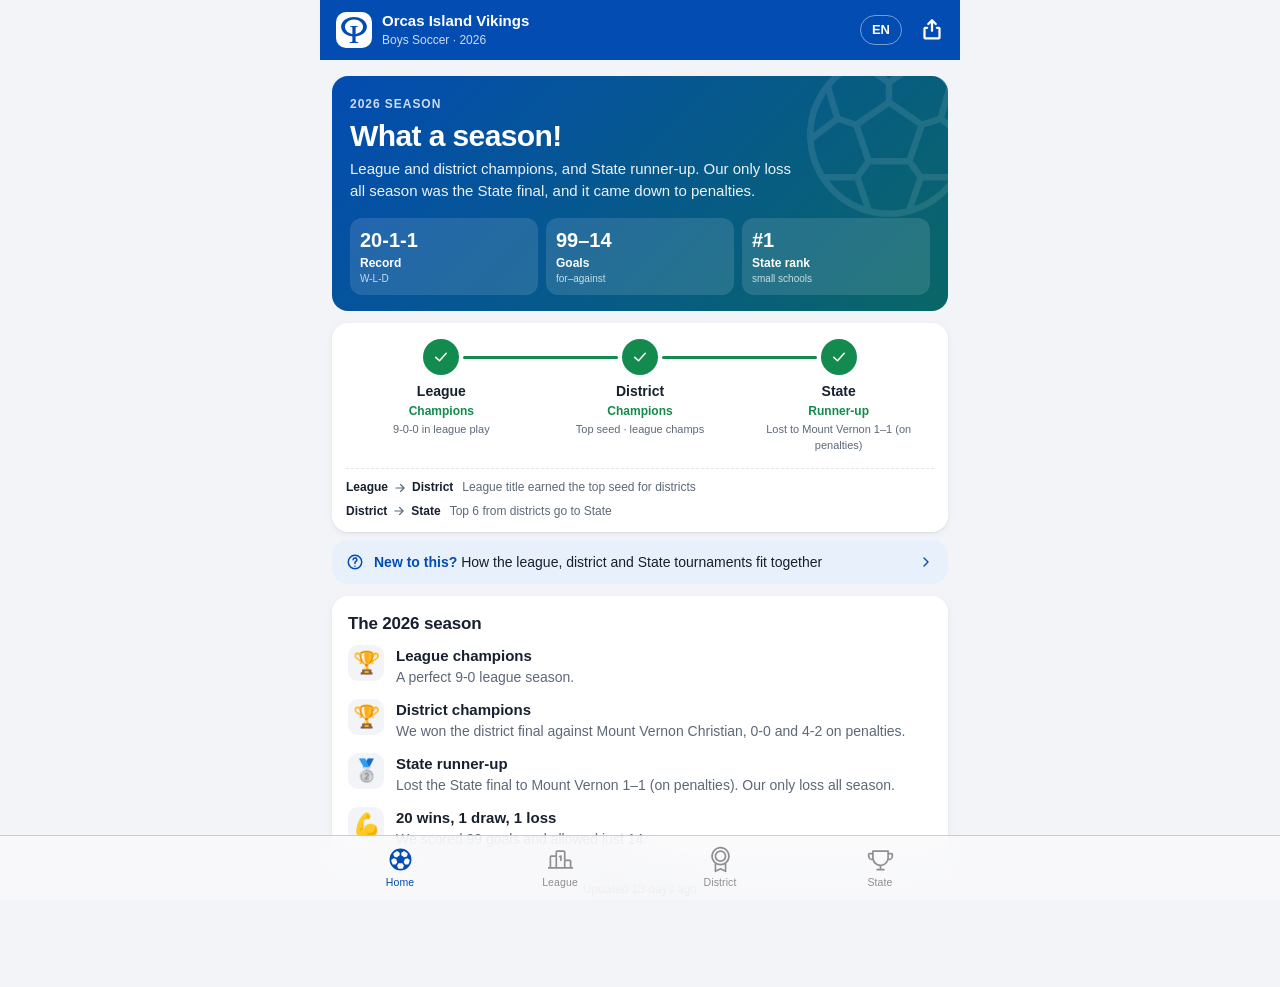
==== commit 06a004f9: "Update 2026-11-22T23:54:28.239Z (forced)" ====
--- a/index.html
+++ b/index.html
@@ -62,10 +62,10 @@
         });
       })();
     </script>
-    <script type="module" crossorigin src="/assets/index-BL140pMX.js"></script>
+    <script type="module" crossorigin src="/assets/index-CxVgQC0v.js"></script>
     <link rel="stylesheet" crossorigin href="/assets/index-lCNea5p6.css">
   </head>
   <body>
-    <div id="root"><section class="install" aria-label="Install the Vikings app"><div class="landing"><button type="button" class="lang-toggle" aria-label="Cambiar a español">EN</button><div class="landing-main"><img class="landing-icon" src="/icon-192.png" alt=""/><h1>Vikings app</h1><p>Follow Orcas Island boys soccer through the league, district and State tournaments.</p><div class="landing-perks"><span>Free</span><span>Updates after every game</span></div></div><div class="landing-cta"><button class="landing-button" disabled="">Install app</button></div></div></section><div class="app"><header class="topbar"><div class="topbar-inner"><span class="crest"><svg class="monogram " viewBox="0 0 468 468" fill="currentColor" aria-hidden="true"><path fill-rule="evenodd" d="M234 1C105 1 2 80 2 177s103 176 232 176 232-79 232-176S363 1 234 1Zm0 44c-90 0-163 59-163 132s73 132 163 132 163-59 163-132S324 45 234 45Z"></path><path d="M165 160H303V176C280 176 264 180 263 196V432C264 448 280 452 310 452V466H158V452C188 452 204 448 205 432V196C204 180 188 176 165 176Z"></path></svg></span><div class="topbar-text"><div class="topbar-title">Orcas Island Vikings</div><div class="topbar-sub">Boys Soccer<!-- --> · <!-- -->2026</div></div><button type="button" class="lang-toggle" aria-label="Cambiar a español">EN</button><button type="button" class="share-btn" aria-label="Share the app"><svg xmlns="http://www.w3.org/2000/svg" width="24" height="24" fill="currentColor" viewBox="0 0 256 256"><path d="M220,112v96a20,20,0,0,1-20,20H56a20,20,0,0,1-20-20V112A20,20,0,0,1,56,92H76a12,12,0,0,1,0,24H60v88H196V116H180a12,12,0,0,1,0-24h20A20,20,0,0,1,220,112ZM96.49,72.49,116,53v83a12,12,0,0,0,24,0V53l19.51,19.52a12,12,0,1,0,17-17l-40-40a12,12,0,0,0-17,0l-40,40a12,12,0,1,0,17,17Z"></path></svg></button></div></header><main class="content"><!--$--><section class="hero tone-neutral"><svg xmlns="http://www.w3.org/2000/svg" width="1em" height="1em" fill="currentColor" viewBox="0 0 256 256" class="hero-ball" aria-hidden="true"><path d="M128,28A100,100,0,1,0,228,128,100.11,100.11,0,0,0,128,28Zm40.87,147.42-11.69-16.09,13.95-40.64,18.93-6.15,29.65,22.74a91.32,91.32,0,0,1-12.9,40.14Zm-81.74,0H49.19a91.32,91.32,0,0,1-12.9-40.14l29.65-22.74,18.93,6.15,13.95,40.64ZM51.69,76.66l8.87,29.92L36,125.39A91.41,91.41,0,0,1,51.69,76.66ZM106.13,156,92.77,117.08,128,92.85l35.23,24.23L149.87,156Zm89.31-49.42,8.87-29.92A91.41,91.41,0,0,1,220,125.39Zm2.87-37.84-10.72,36.19-19,6.16L132,85.9V66.1l32.68-22.46A92.44,92.44,0,0,1,198.31,68.74ZM155.54,40.21,128,59.15,100.46,40.21a92.18,92.18,0,0,1,55.08,0ZM91.32,43.64,124,66.1V85.9L87.36,111.09l-19-6.16L57.69,68.74A92.44,92.44,0,0,1,91.32,43.64ZM54.61,183.42H86.34l11.1,31.36A92.46,92.46,0,0,1,54.61,183.42Zm52.3,34.14-13.27-37.5L105.32,164h45.36l11.68,16.06-13.27,37.5a92.37,92.37,0,0,1-42.18,0Zm51.65-2.78,11.1-31.36h31.73A92.46,92.46,0,0,1,158.56,214.78Z"></path></svg><div class="hero-kicker">2026 season</div><h1 class="hero-title">Season complete</h1><p class="hero-sub">We finished runner-up at State.</p><div class="hero-stats"><div class="stat"><div class="stat-value">20-1-1</div><div class="stat-label">Record</div><div class="stat-sub">W-L-D</div></div><div class="stat"><div class="stat-value">99–14</div><div class="stat-label">Goals</div><div class="stat-sub">for–against</div></div><div class="stat"><div class="stat-value">#1</div><div class="stat-label">State rank</div><div class="stat-sub">small schools</div></div></div></section><section class="card journey" aria-label="Season progress"><div class="journey-track"><div class="journey-step-wrap"><button type="button" class="journey-step done good"><span class="journey-node"><svg class="icon " width="18" height="18" viewBox="0 0 24 24" fill="none" stroke="currentColor" stroke-width="2" stroke-linecap="round" stroke-linejoin="round" aria-hidden="true"><path d="M5 12.5 10 17 19 7"></path></svg></span><span class="journey-name">League</span><span class="journey-badge">Champions</span><span class="journey-detail">9-0-0 in league play</span></button><span class="journey-line lit"></span></div><div class="journey-step-wrap"><button type="button" class="journey-step done good"><span class="journey-node"><svg class="icon " width="18" height="18" viewBox="0 0 24 24" fill="none" stroke="currentColor" stroke-width="2" stroke-linecap="round" stroke-linejoin="round" aria-hidden="true"><path d="M5 12.5 10 17 19 7"></path></svg></span><span class="journey-name">District</span><span class="journey-badge">Champions</span><span class="journey-detail">Top seed · league champs</span></button><span class="journey-line lit"></span></div><div class="journey-step-wrap"><button type="button" class="journey-step done good"><span class="journey-node"><svg class="icon " width="18" height="18" viewBox="0 0 24 24" fill="none" stroke="currentColor" stroke-width="2" stroke-linecap="round" stroke-linejoin="round" aria-hidden="true"><path d="M5 12.5 10 17 19 7"></path></svg></span><span class="journey-name">State</span><span class="journey-badge">Runner-up</span><span class="journey-detail">Lost to Mount Vernon 1–1 (on penalties)</span></button></div></div><ol class="journey-links"><li><span class="journey-link-from">League</span><svg class="icon " width="14" height="14" viewBox="0 0 24 24" fill="none" stroke="currentColor" stroke-width="2" stroke-linecap="round" stroke-linejoin="round" aria-hidden="true"><path d="M5 12h14M13 6l6 6-6 6"></path></svg><span class="journey-link-to">District</span><span class="journey-link-text">League title earned the top seed for districts</span></li><li><span class="journey-link-from">District</span><svg class="icon " width="14" height="14" viewBox="0 0 24 24" fill="none" stroke="currentColor" stroke-width="2" stroke-linecap="round" stroke-linejoin="round" aria-hidden="true"><path d="M5 12h14M13 6l6 6-6 6"></path></svg><span class="journey-link-to">State</span><span class="journey-link-text">Top 6 from districts go to State</span></li></ol></section><a class="newbie" href="/guide/"><svg class="icon " width="18" height="18" viewBox="0 0 24 24" fill="none" stroke="currentColor" stroke-width="2" stroke-linecap="round" stroke-linejoin="round" aria-hidden="true"><path d="M12 21a9 9 0 1 0 0-18 9 9 0 0 0 0 18zM9.5 9a2.5 2.5 0 1 1 3.5 2.3c-.6.3-1 .9-1 1.6V14M12 17.5h.01"></path></svg><span><b>New to this?</b> <!-- -->How the league, district and State tournaments fit together</span><svg class="icon " width="16" height="16" viewBox="0 0 24 24" fill="none" stroke="currentColor" stroke-width="2" stroke-linecap="round" stroke-linejoin="round" aria-hidden="true"><path d="M9 6l6 6-6 6"></path></svg></a><section class="card"><h2 class="card-title">Good to know</h2><ul class="insights"><li class="insight"><span class="insight-icon" aria-hidden="true">🏆</span><div><div class="insight-title">District AND league champions!</div><div class="insight-text">We won the district final against Mount Vernon Christian on Saturday, 0-0 and 4-2 on penalties, after a perfect 9-0 league season. Next stop: State, starting Fri Nov 13.</div></div></li><li class="insight"><span class="insight-icon" aria-hidden="true">⭐</span><div><div class="insight-title">Defending State champions</div><div class="insight-text">Fun fact: last year we lost a district game to Mount Vernon and still won State. Once you’re in, districts only decide your ranking.</div></div></li></ul></section><p class="updated-foot"> </p><!--/$--></main><nav class="tabbar" aria-label="Sections"><a href="/" class="tab active" aria-current="page"><svg xmlns="http://www.w3.org/2000/svg" width="27" height="27" fill="currentColor" viewBox="0 0 256 256" class="tab-icon" aria-hidden="true"><path d="M128,24A104,104,0,1,0,232,128,104.11,104.11,0,0,0,128,24Zm8,39.38,24.79-17.05a88.41,88.41,0,0,1,36.18,27l-8,26.94c-.2,0-.41.1-.61.17l-22.82,7.41a7.59,7.59,0,0,0-1,.4L136,88.62c0-.2,0-.41,0-.62V64C136,63.79,136,63.58,136,63.38ZM95.24,46.33,120,63.38c0,.2,0,.41,0,.62V88c0,.21,0,.42,0,.62L91.44,108.29a7.59,7.59,0,0,0-1-.4l-22.82-7.41c-.2-.07-.41-.12-.61-.17l-8-26.94A88.41,88.41,0,0,1,95.24,46.33Zm-13,129.09H53.9a87.4,87.4,0,0,1-13.79-43.07l22-16.88a5.77,5.77,0,0,0,.58.22l22.83,7.42a7.83,7.83,0,0,0,.93.22l10.79,31.42c-.15.18-.3.36-.44.55L82.7,174.71A7.8,7.8,0,0,0,82.24,175.42ZM150.69,213a88.16,88.16,0,0,1-45.38,0L95.25,184.6c.13-.16.27-.31.39-.48l14.11-19.42a7.66,7.66,0,0,0,.46-.7h35.58a7.66,7.66,0,0,0,.46.7l14.11,19.42c.12.17.26.32.39.48Zm23.07-37.61a7.8,7.8,0,0,0-.46-.71L159.19,155.3c-.14-.19-.29-.37-.44-.55l10.79-31.42a7.83,7.83,0,0,0,.93-.22l22.83-7.42a5.77,5.77,0,0,0,.58-.22l22,16.88a87.4,87.4,0,0,1-13.79,43.07Z"></path></svg><span>Home</span></a><a href="/league/" class="tab"><svg xmlns="http://www.w3.org/2000/svg" width="27" height="27" fill="currentColor" viewBox="0 0 256 256" class="tab-icon" aria-hidden="true"><path d="M112.41,102.53a8,8,0,0,1,5.06-10.12l12-4A8,8,0,0,1,140,96v40a8,8,0,0,1-16,0V107.1l-1.47.49A8,8,0,0,1,112.41,102.53ZM248,208a8,8,0,0,1-8,8H16a8,8,0,0,1,0-16h8V104A16,16,0,0,1,40,88H80V56A16,16,0,0,1,96,40h64a16,16,0,0,1,16,16v72h40a16,16,0,0,1,16,16v56h8A8,8,0,0,1,248,208Zm-72-64v56h40V144ZM96,200h64V56H96Zm-56,0H80V104H40Z"></path></svg><span>League</span></a><a href="/district/" class="tab"><svg xmlns="http://www.w3.org/2000/svg" width="27" height="27" fill="currentColor" viewBox="0 0 256 256" class="tab-icon" aria-hidden="true"><path d="M216,96A88,88,0,1,0,72,163.83V240a8,8,0,0,0,11.58,7.16L128,225l44.43,22.21A8.07,8.07,0,0,0,176,248a8,8,0,0,0,8-8V163.83A87.85,87.85,0,0,0,216,96ZM56,96a72,72,0,1,1,72,72A72.08,72.08,0,0,1,56,96ZM168,227.06l-36.43-18.21a8,8,0,0,0-7.16,0L88,227.06V174.37a87.89,87.89,0,0,0,80,0ZM128,152A56,56,0,1,0,72,96,56.06,56.06,0,0,0,128,152Zm0-96A40,40,0,1,1,88,96,40,40,0,0,1,128,56Z"></path></svg><span>District</span></a><a href="/state/" class="tab"><svg xmlns="http://www.w3.org/2000/svg" width="27" height="27" fill="currentColor" viewBox="0 0 256 256" class="tab-icon" aria-hidden="true"><path d="M232,64H208V48a8,8,0,0,0-8-8H56a8,8,0,0,0-8,8V64H24A16,16,0,0,0,8,80V96a40,40,0,0,0,40,40h3.65A80.13,80.13,0,0,0,120,191.61V216H96a8,8,0,0,0,0,16h64a8,8,0,0,0,0-16H136V191.58c31.94-3.23,58.44-25.64,68.08-55.58H208a40,40,0,0,0,40-40V80A16,16,0,0,0,232,64ZM48,120A24,24,0,0,1,24,96V80H48v32q0,4,.39,8Zm144-8.9c0,35.52-29,64.64-64,64.9a64,64,0,0,1-64-64V56H192ZM232,96a24,24,0,0,1-24,24h-.5a81.81,81.81,0,0,0,.5-8.9V80h24Z"></path></svg><span>State</span></a></nav></div></div>
+    <div id="root"><section class="install" aria-label="Install the Vikings app"><div class="landing"><button type="button" class="lang-toggle" aria-label="Cambiar a español">EN</button><div class="landing-main"><img class="landing-icon" src="/icon-192.png" alt=""/><h1>Vikings app</h1><p>Follow Orcas Island boys soccer through the league, district and State tournaments.</p><div class="landing-perks"><span>Free</span><span>Updates after every game</span></div></div><div class="landing-cta"><button class="landing-button" disabled="">Install app</button></div></div></section><div class="app"><header class="topbar"><div class="topbar-inner"><span class="crest"><svg class="monogram " viewBox="0 0 468 468" fill="currentColor" aria-hidden="true"><path fill-rule="evenodd" d="M234 1C105 1 2 80 2 177s103 176 232 176 232-79 232-176S363 1 234 1Zm0 44c-90 0-163 59-163 132s73 132 163 132 163-59 163-132S324 45 234 45Z"></path><path d="M165 160H303V176C280 176 264 180 263 196V432C264 448 280 452 310 452V466H158V452C188 452 204 448 205 432V196C204 180 188 176 165 176Z"></path></svg></span><div class="topbar-text"><div class="topbar-title">Orcas Island Vikings</div><div class="topbar-sub">Boys Soccer<!-- --> · <!-- -->2026</div></div><button type="button" class="lang-toggle" aria-label="Cambiar a español">EN</button><button type="button" class="share-btn" aria-label="Share the app"><svg xmlns="http://www.w3.org/2000/svg" width="24" height="24" fill="currentColor" viewBox="0 0 256 256"><path d="M220,112v96a20,20,0,0,1-20,20H56a20,20,0,0,1-20-20V112A20,20,0,0,1,56,92H76a12,12,0,0,1,0,24H60v88H196V116H180a12,12,0,0,1,0-24h20A20,20,0,0,1,220,112ZM96.49,72.49,116,53v83a12,12,0,0,0,24,0V53l19.51,19.52a12,12,0,1,0,17-17l-40-40a12,12,0,0,0-17,0l-40,40a12,12,0,1,0,17,17Z"></path></svg></button></div></header><main class="content"><!--$--><section class="hero tone-great"><svg xmlns="http://www.w3.org/2000/svg" width="1em" height="1em" fill="currentColor" viewBox="0 0 256 256" class="hero-ball" aria-hidden="true"><path d="M128,28A100,100,0,1,0,228,128,100.11,100.11,0,0,0,128,28Zm40.87,147.42-11.69-16.09,13.95-40.64,18.93-6.15,29.65,22.74a91.32,91.32,0,0,1-12.9,40.14Zm-81.74,0H49.19a91.32,91.32,0,0,1-12.9-40.14l29.65-22.74,18.93,6.15,13.95,40.64ZM51.69,76.66l8.87,29.92L36,125.39A91.41,91.41,0,0,1,51.69,76.66ZM106.13,156,92.77,117.08,128,92.85l35.23,24.23L149.87,156Zm89.31-49.42,8.87-29.92A91.41,91.41,0,0,1,220,125.39Zm2.87-37.84-10.72,36.19-19,6.16L132,85.9V66.1l32.68-22.46A92.44,92.44,0,0,1,198.31,68.74ZM155.54,40.21,128,59.15,100.46,40.21a92.18,92.18,0,0,1,55.08,0ZM91.32,43.64,124,66.1V85.9L87.36,111.09l-19-6.16L57.69,68.74A92.44,92.44,0,0,1,91.32,43.64ZM54.61,183.42H86.34l11.1,31.36A92.46,92.46,0,0,1,54.61,183.42Zm52.3,34.14-13.27-37.5L105.32,164h45.36l11.68,16.06-13.27,37.5a92.37,92.37,0,0,1-42.18,0Zm51.65-2.78,11.1-31.36h31.73A92.46,92.46,0,0,1,158.56,214.78Z"></path></svg><div class="hero-kicker">2026 season</div><h1 class="hero-title">What a season!</h1><p class="hero-sub">League and district champions, and State runner-up. Our only loss all season was the State final, and it came down to penalties.</p><div class="hero-stats"><div class="stat"><div class="stat-value">20-1-1</div><div class="stat-label">Record</div><div class="stat-sub">W-L-D</div></div><div class="stat"><div class="stat-value">99–14</div><div class="stat-label">Goals</div><div class="stat-sub">for–against</div></div><div class="stat"><div class="stat-value">#1</div><div class="stat-label">State rank</div><div class="stat-sub">small schools</div></div></div></section><section class="card journey" aria-label="Season progress"><div class="journey-track"><div class="journey-step-wrap"><button type="button" class="journey-step done good"><span class="journey-node"><svg class="icon " width="18" height="18" viewBox="0 0 24 24" fill="none" stroke="currentColor" stroke-width="2" stroke-linecap="round" stroke-linejoin="round" aria-hidden="true"><path d="M5 12.5 10 17 19 7"></path></svg></span><span class="journey-name">League</span><span class="journey-badge">Champions</span><span class="journey-detail">9-0-0 in league play</span></button><span class="journey-line lit"></span></div><div class="journey-step-wrap"><button type="button" class="journey-step done good"><span class="journey-node"><svg class="icon " width="18" height="18" viewBox="0 0 24 24" fill="none" stroke="currentColor" stroke-width="2" stroke-linecap="round" stroke-linejoin="round" aria-hidden="true"><path d="M5 12.5 10 17 19 7"></path></svg></span><span class="journey-name">District</span><span class="journey-badge">Champions</span><span class="journey-detail">Top seed · league champs</span></button><span class="journey-line lit"></span></div><div class="journey-step-wrap"><button type="button" class="journey-step done good"><span class="journey-node"><svg class="icon " width="18" height="18" viewBox="0 0 24 24" fill="none" stroke="currentColor" stroke-width="2" stroke-linecap="round" stroke-linejoin="round" aria-hidden="true"><path d="M5 12.5 10 17 19 7"></path></svg></span><span class="journey-name">State</span><span class="journey-badge">Runner-up</span><span class="journey-detail">Lost to Mount Vernon 1–1 (on penalties)</span></button></div></div><ol class="journey-links"><li><span class="journey-link-from">League</span><svg class="icon " width="14" height="14" viewBox="0 0 24 24" fill="none" stroke="currentColor" stroke-width="2" stroke-linecap="round" stroke-linejoin="round" aria-hidden="true"><path d="M5 12h14M13 6l6 6-6 6"></path></svg><span class="journey-link-to">District</span><span class="journey-link-text">League title earned the top seed for districts</span></li><li><span class="journey-link-from">District</span><svg class="icon " width="14" height="14" viewBox="0 0 24 24" fill="none" stroke="currentColor" stroke-width="2" stroke-linecap="round" stroke-linejoin="round" aria-hidden="true"><path d="M5 12h14M13 6l6 6-6 6"></path></svg><span class="journey-link-to">State</span><span class="journey-link-text">Top 6 from districts go to State</span></li></ol></section><a class="newbie" href="/guide/"><svg class="icon " width="18" height="18" viewBox="0 0 24 24" fill="none" stroke="currentColor" stroke-width="2" stroke-linecap="round" stroke-linejoin="round" aria-hidden="true"><path d="M12 21a9 9 0 1 0 0-18 9 9 0 0 0 0 18zM9.5 9a2.5 2.5 0 1 1 3.5 2.3c-.6.3-1 .9-1 1.6V14M12 17.5h.01"></path></svg><span><b>New to this?</b> <!-- -->How the league, district and State tournaments fit together</span><svg class="icon " width="16" height="16" viewBox="0 0 24 24" fill="none" stroke="currentColor" stroke-width="2" stroke-linecap="round" stroke-linejoin="round" aria-hidden="true"><path d="M9 6l6 6-6 6"></path></svg></a><section class="card"><h2 class="card-title">The 2026 season</h2><ul class="insights"><li class="insight"><span class="insight-icon" aria-hidden="true">🏆</span><div><div class="insight-title">League champions</div><div class="insight-text">A perfect 9-0 league season.</div></div></li><li class="insight"><span class="insight-icon" aria-hidden="true">🏆</span><div><div class="insight-title">District champions</div><div class="insight-text">We won the district final against Mount Vernon Christian, 0-0 and 4-2 on penalties.</div></div></li><li class="insight"><span class="insight-icon" aria-hidden="true">🥈</span><div><div class="insight-title">State runner-up</div><div class="insight-text">Lost the State final to Mount Vernon 1–1 (on penalties). Our only loss all season.</div></div></li><li class="insight"><span class="insight-icon" aria-hidden="true">💪</span><div><div class="insight-title">20 wins, 1 draw, 1 loss</div><div class="insight-text">We scored 99 goals and allowed just 14.</div></div></li></ul></section><p class="updated-foot"> </p><!--/$--></main><nav class="tabbar" aria-label="Sections"><a href="/" class="tab active" aria-current="page"><svg xmlns="http://www.w3.org/2000/svg" width="27" height="27" fill="currentColor" viewBox="0 0 256 256" class="tab-icon" aria-hidden="true"><path d="M128,24A104,104,0,1,0,232,128,104.11,104.11,0,0,0,128,24Zm8,39.38,24.79-17.05a88.41,88.41,0,0,1,36.18,27l-8,26.94c-.2,0-.41.1-.61.17l-22.82,7.41a7.59,7.59,0,0,0-1,.4L136,88.62c0-.2,0-.41,0-.62V64C136,63.79,136,63.58,136,63.38ZM95.24,46.33,120,63.38c0,.2,0,.41,0,.62V88c0,.21,0,.42,0,.62L91.44,108.29a7.59,7.59,0,0,0-1-.4l-22.82-7.41c-.2-.07-.41-.12-.61-.17l-8-26.94A88.41,88.41,0,0,1,95.24,46.33Zm-13,129.09H53.9a87.4,87.4,0,0,1-13.79-43.07l22-16.88a5.77,5.77,0,0,0,.58.22l22.83,7.42a7.83,7.83,0,0,0,.93.22l10.79,31.42c-.15.18-.3.36-.44.55L82.7,174.71A7.8,7.8,0,0,0,82.24,175.42ZM150.69,213a88.16,88.16,0,0,1-45.38,0L95.25,184.6c.13-.16.27-.31.39-.48l14.11-19.42a7.66,7.66,0,0,0,.46-.7h35.58a7.66,7.66,0,0,0,.46.7l14.11,19.42c.12.17.26.32.39.48Zm23.07-37.61a7.8,7.8,0,0,0-.46-.71L159.19,155.3c-.14-.19-.29-.37-.44-.55l10.79-31.42a7.83,7.83,0,0,0,.93-.22l22.83-7.42a5.77,5.77,0,0,0,.58-.22l22,16.88a87.4,87.4,0,0,1-13.79,43.07Z"></path></svg><span>Home</span></a><a href="/league/" class="tab"><svg xmlns="http://www.w3.org/2000/svg" width="27" height="27" fill="currentColor" viewBox="0 0 256 256" class="tab-icon" aria-hidden="true"><path d="M112.41,102.53a8,8,0,0,1,5.06-10.12l12-4A8,8,0,0,1,140,96v40a8,8,0,0,1-16,0V107.1l-1.47.49A8,8,0,0,1,112.41,102.53ZM248,208a8,8,0,0,1-8,8H16a8,8,0,0,1,0-16h8V104A16,16,0,0,1,40,88H80V56A16,16,0,0,1,96,40h64a16,16,0,0,1,16,16v72h40a16,16,0,0,1,16,16v56h8A8,8,0,0,1,248,208Zm-72-64v56h40V144ZM96,200h64V56H96Zm-56,0H80V104H40Z"></path></svg><span>League</span></a><a href="/district/" class="tab"><svg xmlns="http://www.w3.org/2000/svg" width="27" height="27" fill="currentColor" viewBox="0 0 256 256" class="tab-icon" aria-hidden="true"><path d="M216,96A88,88,0,1,0,72,163.83V240a8,8,0,0,0,11.58,7.16L128,225l44.43,22.21A8.07,8.07,0,0,0,176,248a8,8,0,0,0,8-8V163.83A87.85,87.85,0,0,0,216,96ZM56,96a72,72,0,1,1,72,72A72.08,72.08,0,0,1,56,96ZM168,227.06l-36.43-18.21a8,8,0,0,0-7.16,0L88,227.06V174.37a87.89,87.89,0,0,0,80,0ZM128,152A56,56,0,1,0,72,96,56.06,56.06,0,0,0,128,152Zm0-96A40,40,0,1,1,88,96,40,40,0,0,1,128,56Z"></path></svg><span>District</span></a><a href="/state/" class="tab"><svg xmlns="http://www.w3.org/2000/svg" width="27" height="27" fill="currentColor" viewBox="0 0 256 256" class="tab-icon" aria-hidden="true"><path d="M232,64H208V48a8,8,0,0,0-8-8H56a8,8,0,0,0-8,8V64H24A16,16,0,0,0,8,80V96a40,40,0,0,0,40,40h3.65A80.13,80.13,0,0,0,120,191.61V216H96a8,8,0,0,0,0,16h64a8,8,0,0,0,0-16H136V191.58c31.94-3.23,58.44-25.64,68.08-55.58H208a40,40,0,0,0,40-40V80A16,16,0,0,0,232,64ZM48,120A24,24,0,0,1,24,96V80H48v32q0,4,.39,8Zm144-8.9c0,35.52-29,64.64-64,64.9a64,64,0,0,1-64-64V56H192ZM232,96a24,24,0,0,1-24,24h-.5a81.81,81.81,0,0,0,.5-8.9V80h24Z"></path></svg><span>State</span></a></nav></div></div>
   </body>
 </html>
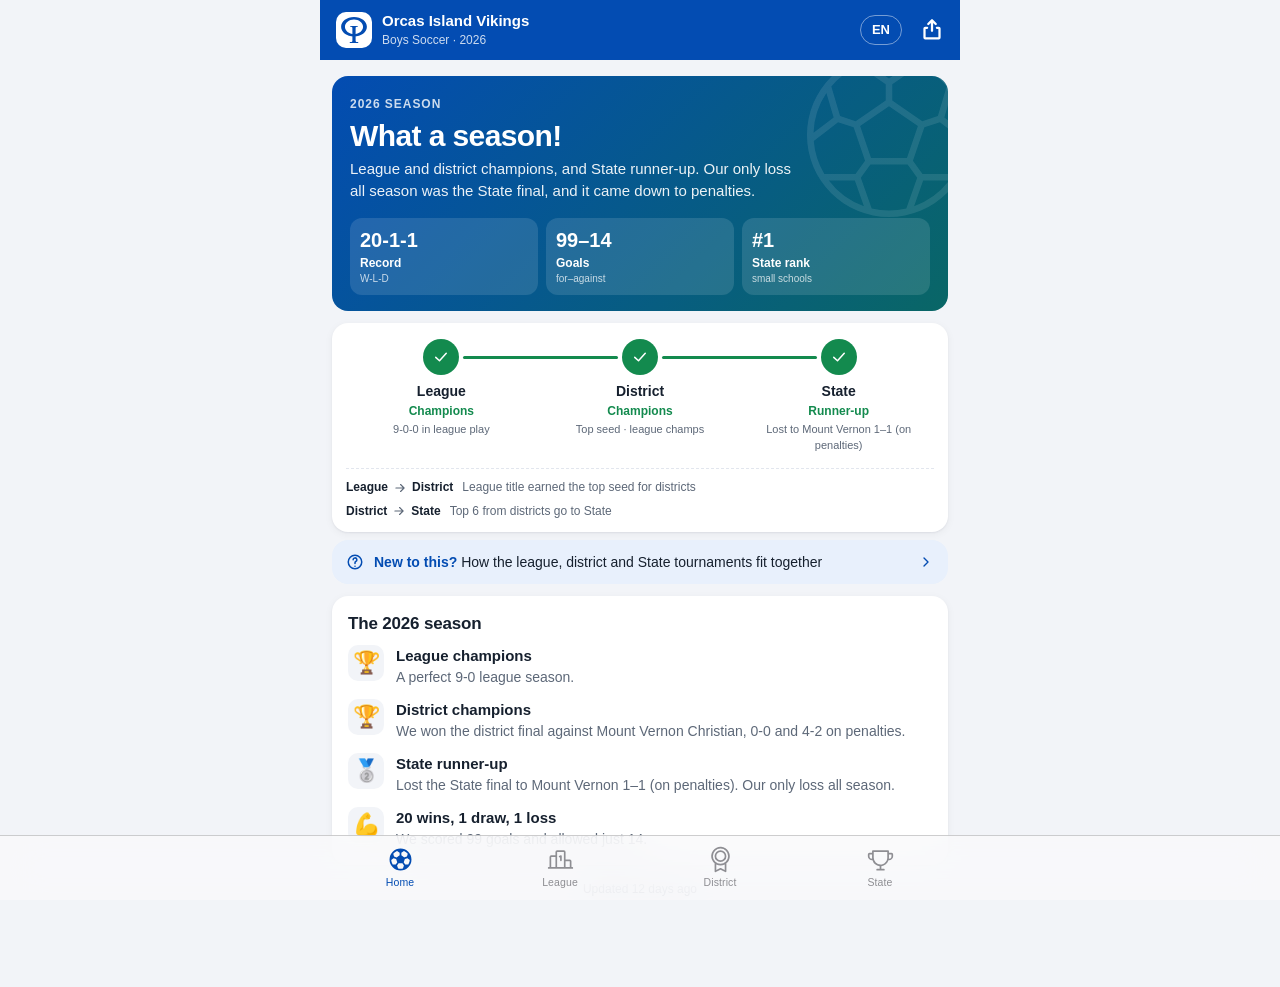
==== commit 9be35502: "Update 2026-11-24T15:01:05.481Z (daily morning refresh)" ====
--- a/index.html
+++ b/index.html
@@ -62,7 +62,7 @@
         });
       })();
     </script>
-    <script type="module" crossorigin src="/assets/index-CxVgQC0v.js"></script>
+    <script type="module" crossorigin src="/assets/index-C8UUvZvk.js"></script>
     <link rel="stylesheet" crossorigin href="/assets/index-lCNea5p6.css">
   </head>
   <body>
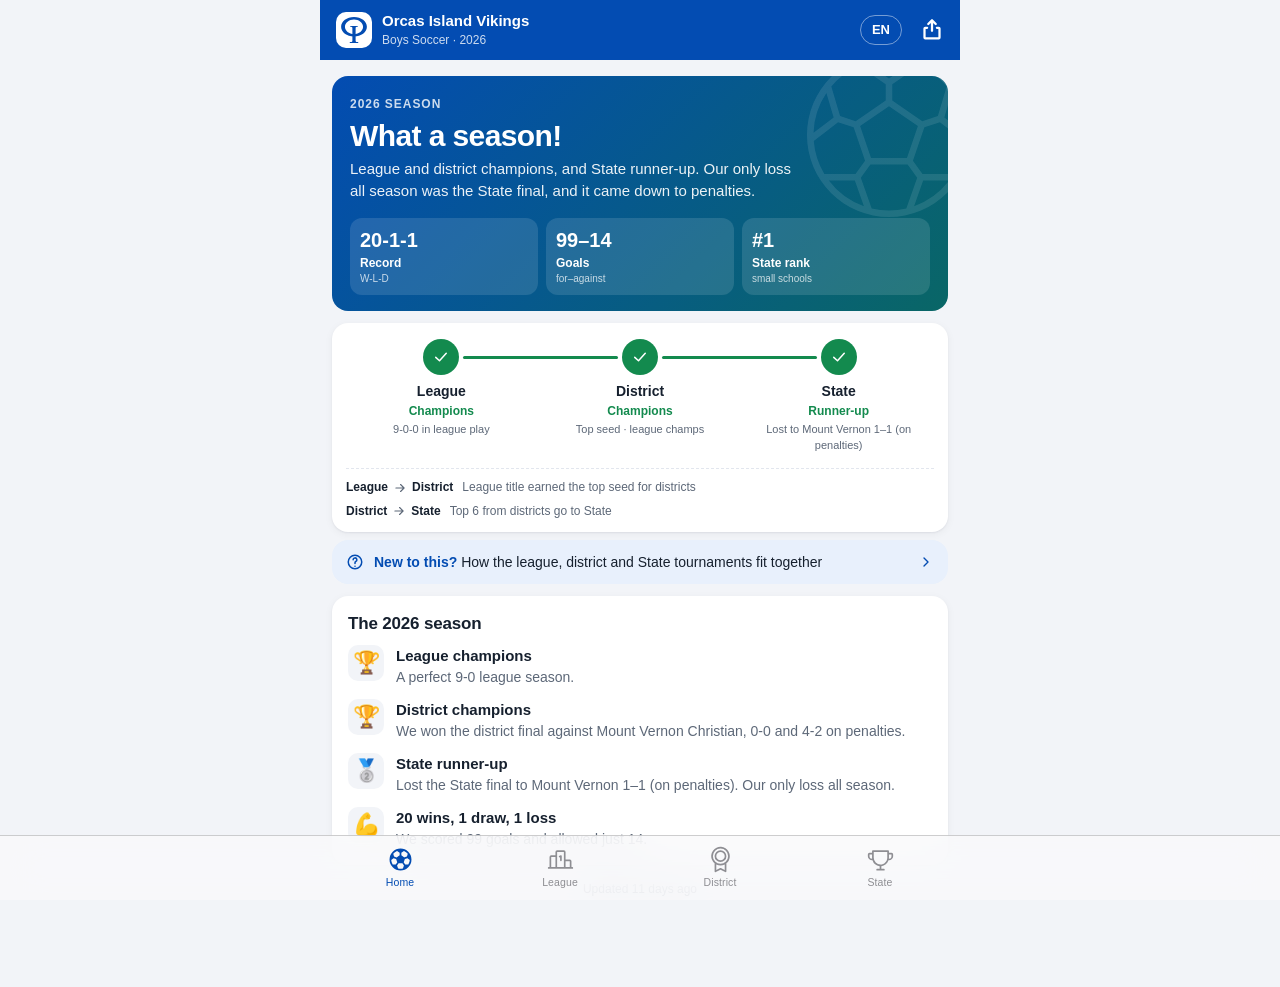
==== commit 0656f4d7: "Update 2026-11-25T15:01:05.617Z (daily morning refresh)" ====
--- a/index.html
+++ b/index.html
@@ -62,7 +62,7 @@
         });
       })();
     </script>
-    <script type="module" crossorigin src="/assets/index-C8UUvZvk.js"></script>
+    <script type="module" crossorigin src="/assets/index-Dmg55dom.js"></script>
     <link rel="stylesheet" crossorigin href="/assets/index-lCNea5p6.css">
   </head>
   <body>
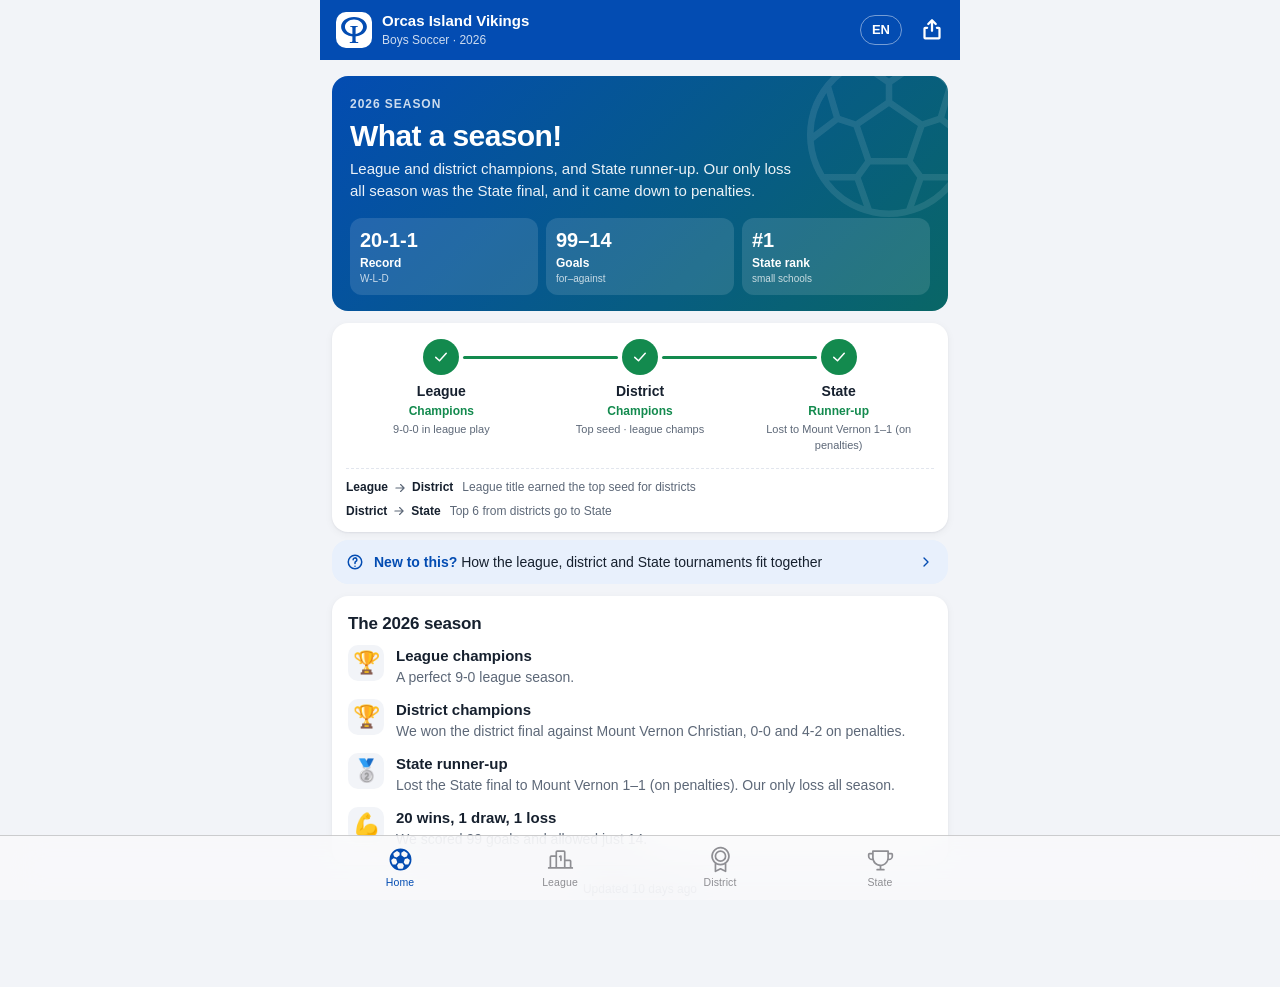
==== commit e028cea3: "Update 2026-11-26T15:01:05.342Z (daily morning refresh)" ====
--- a/index.html
+++ b/index.html
@@ -62,7 +62,7 @@
         });
       })();
     </script>
-    <script type="module" crossorigin src="/assets/index-Dmg55dom.js"></script>
+    <script type="module" crossorigin src="/assets/index-Ks0vwjzo.js"></script>
     <link rel="stylesheet" crossorigin href="/assets/index-lCNea5p6.css">
   </head>
   <body>
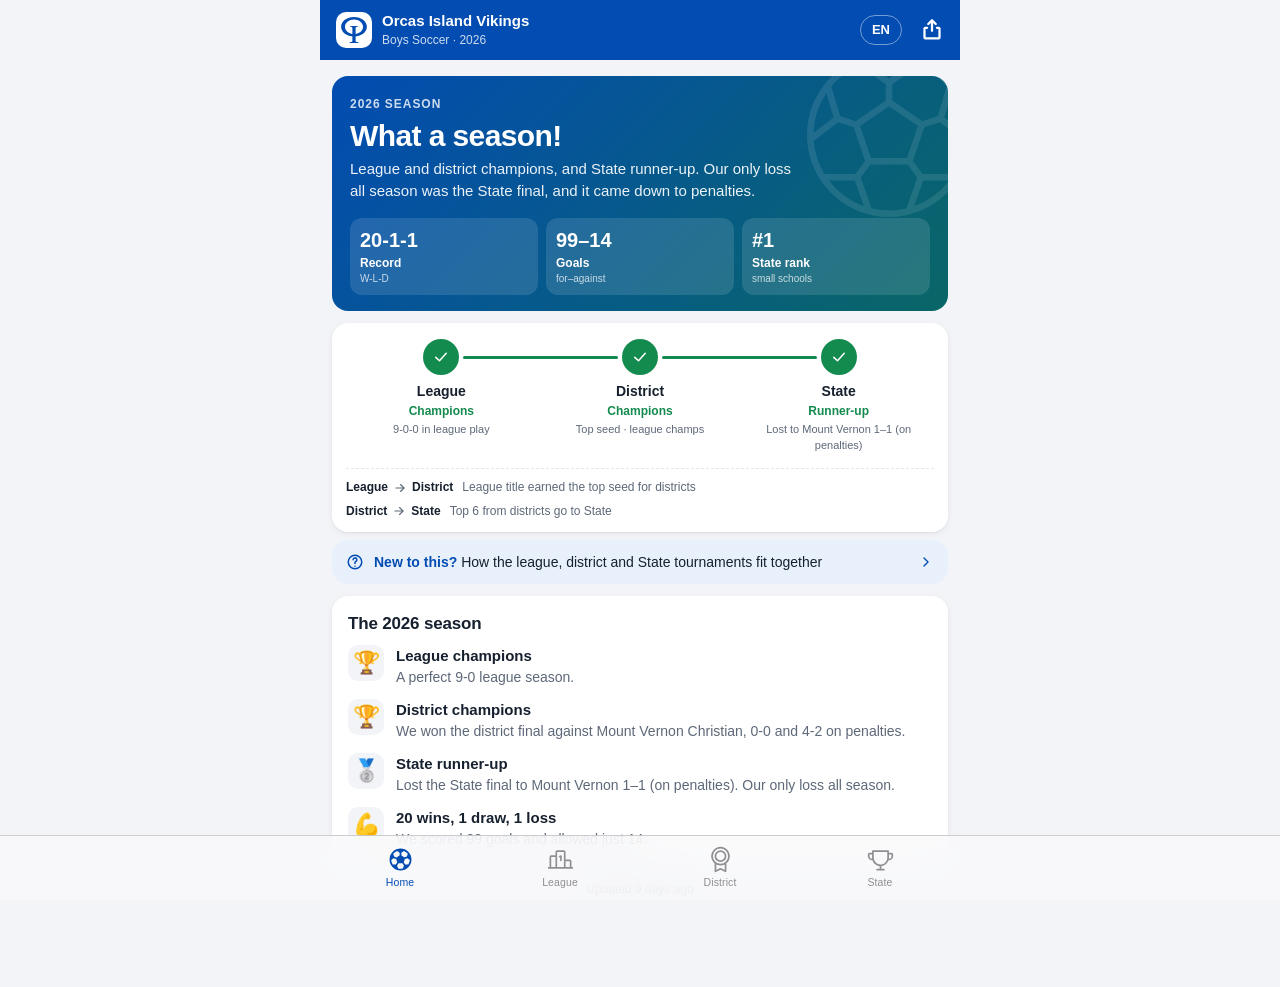
==== commit f3f23934: "Update 2026-11-27T15:01:05.150Z (daily morning refresh)" ====
--- a/index.html
+++ b/index.html
@@ -62,7 +62,7 @@
         });
       })();
     </script>
-    <script type="module" crossorigin src="/assets/index-Ks0vwjzo.js"></script>
+    <script type="module" crossorigin src="/assets/index-DkAkEaUI.js"></script>
     <link rel="stylesheet" crossorigin href="/assets/index-lCNea5p6.css">
   </head>
   <body>
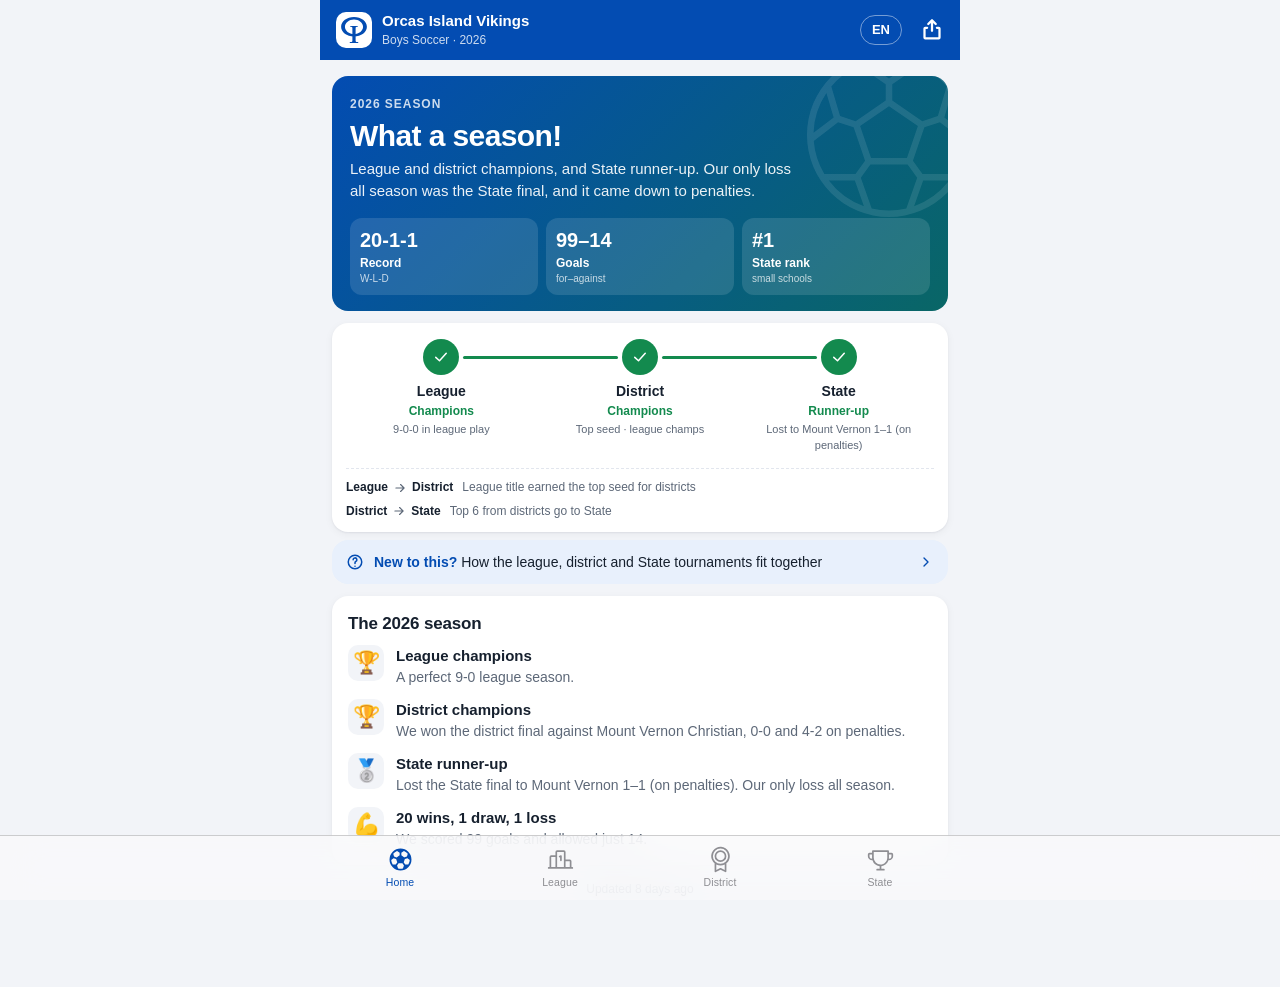
==== commit 89ced38c: "Update 2026-11-28T15:01:05.233Z (daily morning refresh)" ====
--- a/index.html
+++ b/index.html
@@ -62,7 +62,7 @@
         });
       })();
     </script>
-    <script type="module" crossorigin src="/assets/index-DkAkEaUI.js"></script>
+    <script type="module" crossorigin src="/assets/index-Bb_q2Ely.js"></script>
     <link rel="stylesheet" crossorigin href="/assets/index-lCNea5p6.css">
   </head>
   <body>
